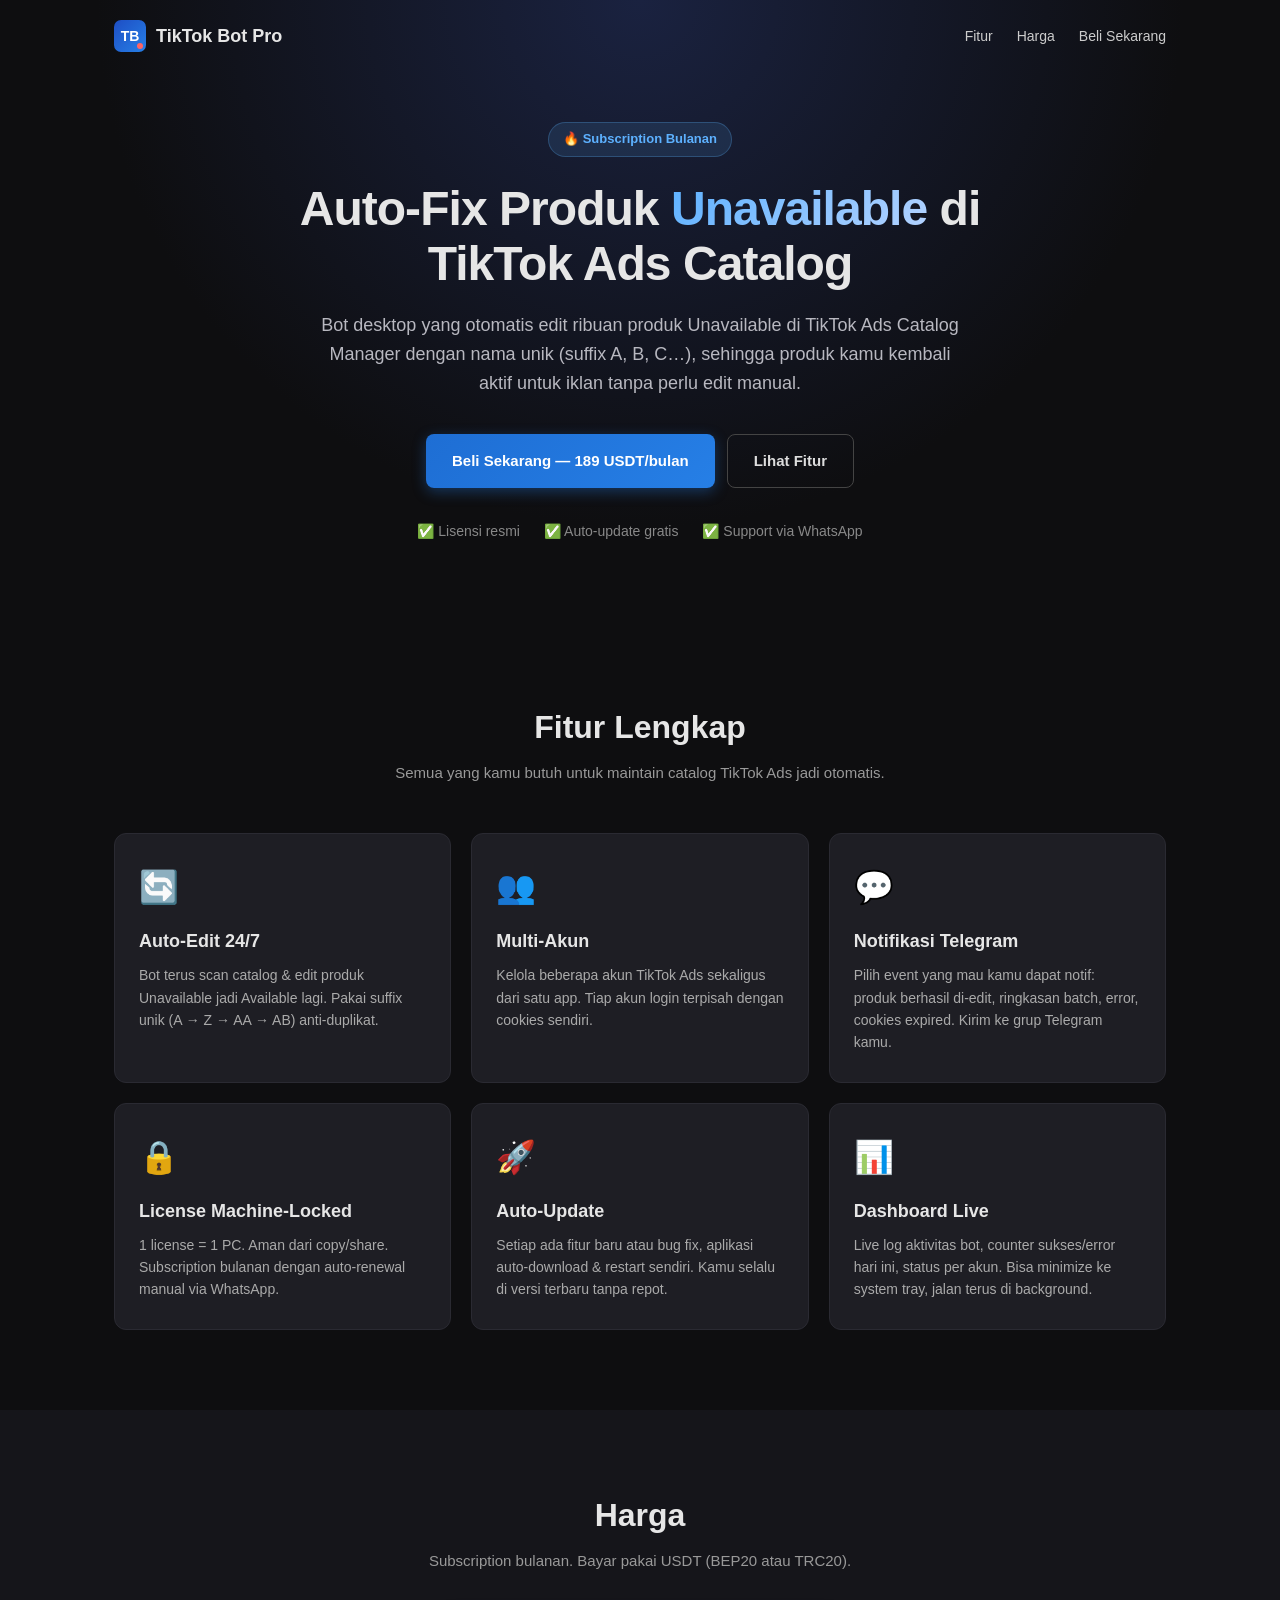
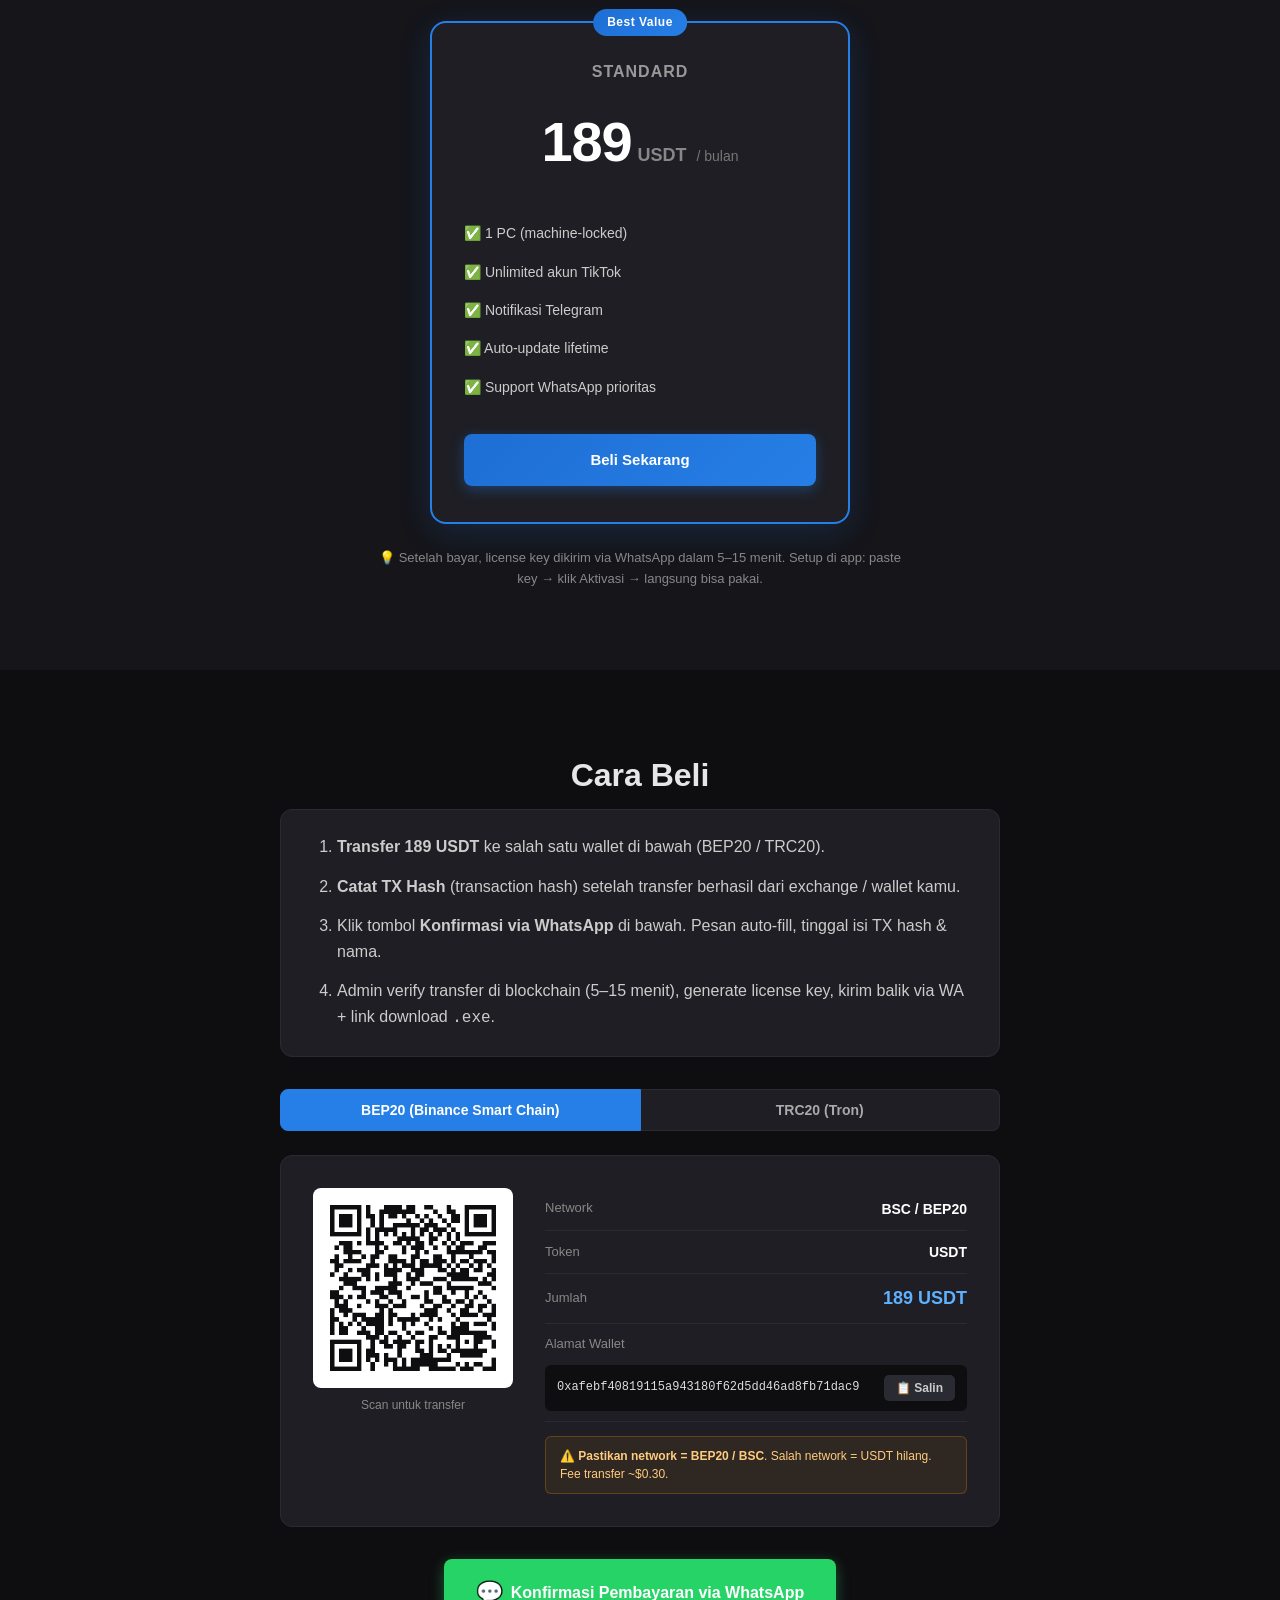
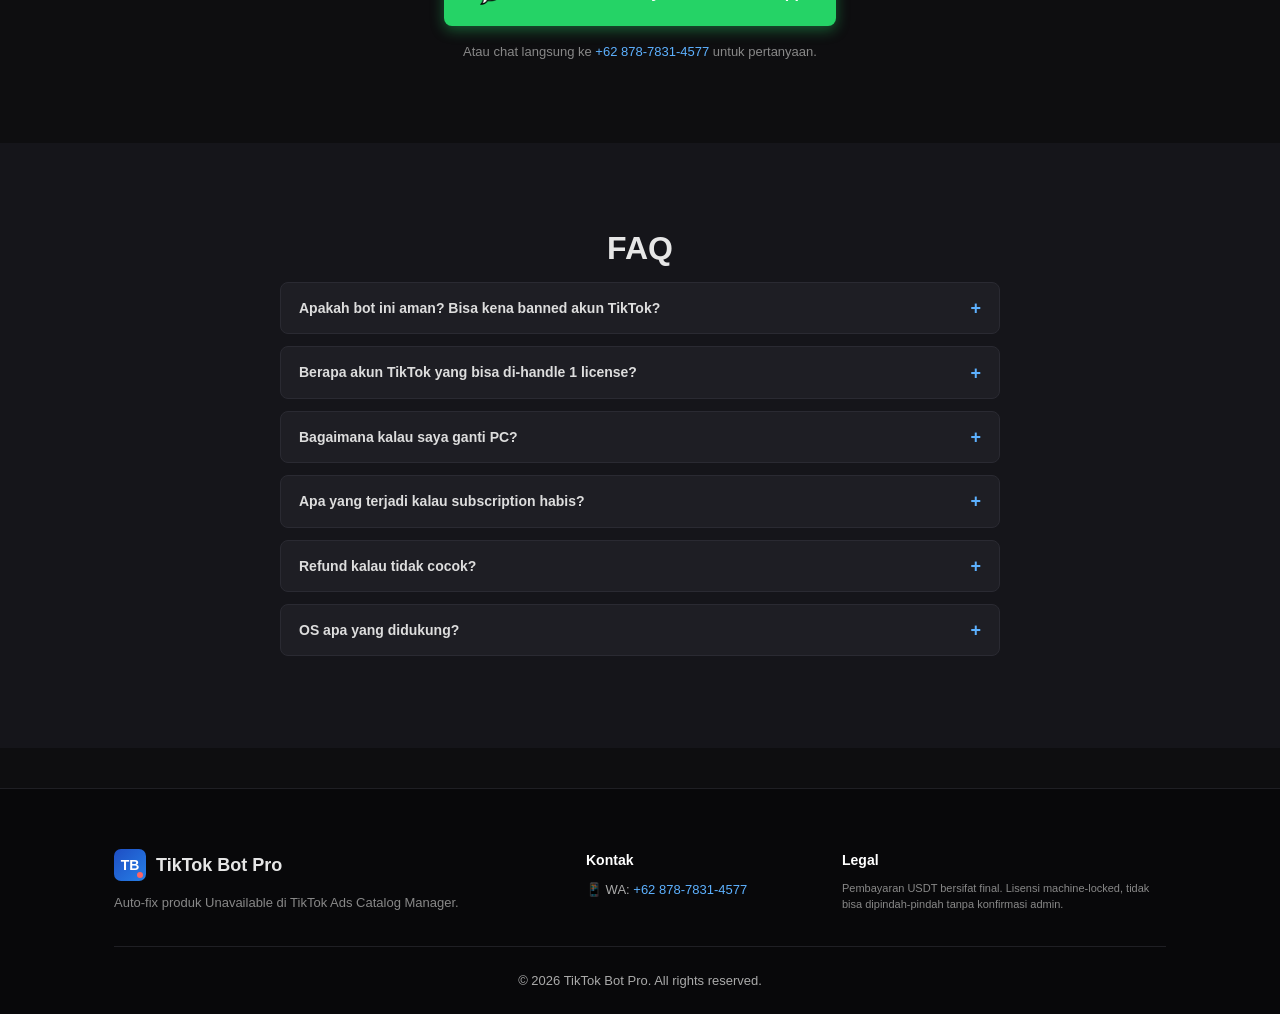
==== index.html @ 348ac40a "initial landing page" ====
<!doctype html>
<html lang="id">
<head>
<meta charset="utf-8">
<meta name="viewport" content="width=device-width, initial-scale=1">
<title>TikTok Bot Pro — Auto-Fix Produk Unavailable di TikTok Ads Catalog</title>
<meta name="description" content="Bot otomatis perbaiki produk Unavailable di TikTok Ads Catalog Manager. Notifikasi Telegram, multi-akun, machine-locked license. Subscription bulanan.">
<meta name="theme-color" content="#0e0e10">
<link rel="icon" type="image/png" href="qr-bep20.png" sizes="32x32">
<link rel="stylesheet" href="style.css">
</head>
<body>

<!-- ─────────── HERO ─────────── -->
<header class="hero">
  <nav class="nav">
    <div class="brand">
      <span class="brand-mark">TB</span>
      <span>TikTok Bot Pro</span>
    </div>
    <div class="nav-links">
      <a href="#fitur">Fitur</a>
      <a href="#harga">Harga</a>
      <a href="#beli">Beli Sekarang</a>
    </div>
  </nav>

  <div class="hero-inner">
    <span class="badge">🔥 Subscription Bulanan</span>
    <h1>Auto-Fix Produk <span class="grad">Unavailable</span> di TikTok Ads Catalog</h1>
    <p class="lead">
      Bot desktop yang otomatis edit ribuan produk Unavailable di TikTok Ads
      Catalog Manager dengan nama unik (suffix A, B, C…), sehingga produk
      kamu kembali aktif untuk iklan tanpa perlu edit manual.
    </p>
    <div class="cta-row">
      <a href="#beli" class="btn btn-primary">Beli Sekarang — 189 USDT/bulan</a>
      <a href="#fitur" class="btn btn-ghost">Lihat Fitur</a>
    </div>
    <div class="trust-row">
      <span>✅ Lisensi resmi</span>
      <span>✅ Auto-update gratis</span>
      <span>✅ Support via WhatsApp</span>
    </div>
  </div>
</header>

<!-- ─────────── FITUR ─────────── -->
<section id="fitur" class="section">
  <div class="container">
    <h2 class="section-title">Fitur Lengkap</h2>
    <p class="section-sub">Semua yang kamu butuh untuk maintain catalog TikTok Ads jadi otomatis.</p>

    <div class="grid features">
      <div class="card">
        <div class="icon">🔄</div>
        <h3>Auto-Edit 24/7</h3>
        <p>Bot terus scan catalog & edit produk Unavailable jadi Available lagi. Pakai suffix unik (A → Z → AA → AB) anti-duplikat.</p>
      </div>

      <div class="card">
        <div class="icon">👥</div>
        <h3>Multi-Akun</h3>
        <p>Kelola beberapa akun TikTok Ads sekaligus dari satu app. Tiap akun login terpisah dengan cookies sendiri.</p>
      </div>

      <div class="card">
        <div class="icon">💬</div>
        <h3>Notifikasi Telegram</h3>
        <p>Pilih event yang mau kamu dapat notif: produk berhasil di-edit, ringkasan batch, error, cookies expired. Kirim ke grup Telegram kamu.</p>
      </div>

      <div class="card">
        <div class="icon">🔒</div>
        <h3>License Machine-Locked</h3>
        <p>1 license = 1 PC. Aman dari copy/share. Subscription bulanan dengan auto-renewal manual via WhatsApp.</p>
      </div>

      <div class="card">
        <div class="icon">🚀</div>
        <h3>Auto-Update</h3>
        <p>Setiap ada fitur baru atau bug fix, aplikasi auto-download & restart sendiri. Kamu selalu di versi terbaru tanpa repot.</p>
      </div>

      <div class="card">
        <div class="icon">📊</div>
        <h3>Dashboard Live</h3>
        <p>Live log aktivitas bot, counter sukses/error hari ini, status per akun. Bisa minimize ke system tray, jalan terus di background.</p>
      </div>
    </div>
  </div>
</section>

<!-- ─────────── HARGA ─────────── -->
<section id="harga" class="section section-alt">
  <div class="container">
    <h2 class="section-title">Harga</h2>
    <p class="section-sub">Subscription bulanan. Bayar pakai USDT (BEP20 atau TRC20).</p>

    <div class="pricing">
      <div class="price-card highlight">
        <div class="price-tag">Best Value</div>
        <h3>Standard</h3>
        <div class="price">
          <span class="amount">189</span>
          <span class="unit">USDT</span>
          <span class="period">/ bulan</span>
        </div>
        <ul class="features-list">
          <li>✅ 1 PC (machine-locked)</li>
          <li>✅ Unlimited akun TikTok</li>
          <li>✅ Notifikasi Telegram</li>
          <li>✅ Auto-update lifetime</li>
          <li>✅ Support WhatsApp prioritas</li>
        </ul>
        <a href="#beli" class="btn btn-primary btn-full">Beli Sekarang</a>
      </div>
    </div>

    <p class="footnote">
      💡 Setelah bayar, license key dikirim via WhatsApp dalam 5–15 menit.
      Setup di app: paste key → klik Aktivasi → langsung bisa pakai.
    </p>
  </div>
</section>

<!-- ─────────── BELI ─────────── -->
<section id="beli" class="section">
  <div class="container">
    <h2 class="section-title">Cara Beli</h2>

    <ol class="steps">
      <li>
        <b>Transfer 189 USDT</b> ke salah satu wallet di bawah (BEP20 / TRC20).
      </li>
      <li>
        <b>Catat TX Hash</b> (transaction hash) setelah transfer berhasil dari exchange / wallet kamu.
      </li>
      <li>
        Klik tombol <b>Konfirmasi via WhatsApp</b> di bawah. Pesan auto-fill, tinggal isi TX hash & nama.
      </li>
      <li>
        Admin verify transfer di blockchain (5–15 menit), generate license key, kirim balik via WA + link download <code>.exe</code>.
      </li>
    </ol>

    <!-- Tabs network -->
    <div class="tabs" role="tablist">
      <button class="tab tab-active" data-tab="bep20" type="button">BEP20 (Binance Smart Chain)</button>
      <button class="tab" data-tab="trc20" type="button">TRC20 (Tron)</button>
    </div>

    <!-- BEP20 panel -->
    <div class="pay-panel" data-panel="bep20">
      <div class="pay-grid">
        <div class="qr-wrap">
          <img src="qr-bep20.png" alt="QR BEP20" class="qr">
          <div class="qr-label">Scan untuk transfer</div>
        </div>
        <div class="pay-info">
          <div class="row">
            <span class="key">Network</span>
            <span class="val">BSC / BEP20</span>
          </div>
          <div class="row">
            <span class="key">Token</span>
            <span class="val">USDT</span>
          </div>
          <div class="row">
            <span class="key">Jumlah</span>
            <span class="val highlight-amount">189 USDT</span>
          </div>
          <div class="row col">
            <span class="key">Alamat Wallet</span>
            <div class="addr-wrap">
              <code class="addr" id="addr-bep20">0xafebf40819115a943180f62d5dd46ad8fb71dac9</code>
              <button class="btn-copy" data-target="addr-bep20" type="button">📋 Salin</button>
            </div>
          </div>
          <div class="warn">
            ⚠️ <b>Pastikan network = BEP20 / BSC</b>. Salah network = USDT hilang. Fee transfer ~$0.30.
          </div>
        </div>
      </div>
    </div>

    <!-- TRC20 panel -->
    <div class="pay-panel hidden" data-panel="trc20">
      <div class="pay-grid">
        <div class="qr-wrap">
          <img src="qr-trc20.png" alt="QR TRC20" class="qr">
          <div class="qr-label">Scan untuk transfer</div>
        </div>
        <div class="pay-info">
          <div class="row">
            <span class="key">Network</span>
            <span class="val">Tron / TRC20</span>
          </div>
          <div class="row">
            <span class="key">Token</span>
            <span class="val">USDT</span>
          </div>
          <div class="row">
            <span class="key">Jumlah</span>
            <span class="val highlight-amount">189 USDT</span>
          </div>
          <div class="row col">
            <span class="key">Alamat Wallet</span>
            <div class="addr-wrap">
              <code class="addr" id="addr-trc20">TL4dfibanQKDBmRxCy1uZnuZ3fyq2wTCMT</code>
              <button class="btn-copy" data-target="addr-trc20" type="button">📋 Salin</button>
            </div>
          </div>
          <div class="warn">
            ⚠️ <b>Pastikan network = TRC20 / Tron</b>. Salah network = USDT hilang. Fee transfer ~$1.
          </div>
        </div>
      </div>
    </div>

    <!-- WA confirm -->
    <div class="confirm-row">
      <a href="#" id="wa-confirm" class="btn btn-wa">
        <span class="wa-icon">💬</span>
        Konfirmasi Pembayaran via WhatsApp
      </a>
    </div>

    <p class="footnote center">
      Atau chat langsung ke <a href="https://wa.me/6287878314577" target="_blank">+62 878-7831-4577</a> untuk pertanyaan.
    </p>
  </div>
</section>

<!-- ─────────── FAQ ─────────── -->
<section class="section section-alt">
  <div class="container">
    <h2 class="section-title">FAQ</h2>

    <div class="faq">
      <details>
        <summary>Apakah bot ini aman? Bisa kena banned akun TikTok?</summary>
        <p>Bot pakai browser asli (Chromium) dengan user-agent normal, bukan headless API. Edit produk di catalog manager = aktivitas merchant yang legal. Tetap pakai dengan bijak: jangan setting interval terlalu cepat (default 120 detik aman).</p>
      </details>

      <details>
        <summary>Berapa akun TikTok yang bisa di-handle 1 license?</summary>
        <p>Unlimited akun. License mengikat ke 1 PC. Di dalam app, kamu bisa add berapa pun akun TikTok Ads.</p>
      </details>

      <details>
        <summary>Bagaimana kalau saya ganti PC?</summary>
        <p>Hubungi admin via WA, sebutkan license key kamu, akan di-reset binding-nya. Setelah itu aktivasi di PC baru.</p>
      </details>

      <details>
        <summary>Apa yang terjadi kalau subscription habis?</summary>
        <p>Bot otomatis stop saat license expired. Banner peringatan muncul mulai 7 hari sebelum expired. Renewal via WA, license diperpanjang tanpa perlu re-install.</p>
      </details>

      <details>
        <summary>Refund kalau tidak cocok?</summary>
        <p>Kami kasih garansi 24 jam: kalau bot tidak bisa jalan di PC kamu (bukan karena akun TikTok bermasalah), full refund USDT ke wallet yang sama.</p>
      </details>

      <details>
        <summary>OS apa yang didukung?</summary>
        <p>Windows 10 / 11 (64-bit). Untuk Mac / Linux belum tersedia.</p>
      </details>
    </div>
  </div>
</section>

<!-- ─────────── FOOTER ─────────── -->
<footer class="footer">
  <div class="container">
    <div class="footer-grid">
      <div>
        <div class="brand brand-footer">
          <span class="brand-mark">TB</span>
          <span>TikTok Bot Pro</span>
        </div>
        <p class="muted">Auto-fix produk Unavailable di TikTok Ads Catalog Manager.</p>
      </div>
      <div>
        <h4>Kontak</h4>
        <p>📱 WA: <a href="https://wa.me/6287878314577" target="_blank">+62 878-7831-4577</a></p>
      </div>
      <div>
        <h4>Legal</h4>
        <p class="muted small">Pembayaran USDT bersifat final. Lisensi machine-locked, tidak bisa dipindah-pindah tanpa konfirmasi admin.</p>
      </div>
    </div>
    <p class="copy">© 2026 TikTok Bot Pro. All rights reserved.</p>
  </div>
</footer>

<script>
// ── Tab switcher ──
document.querySelectorAll(".tab").forEach(t => {
  t.addEventListener("click", () => {
    document.querySelectorAll(".tab").forEach(x => x.classList.remove("tab-active"));
    t.classList.add("tab-active");
    const target = t.dataset.tab;
    document.querySelectorAll(".pay-panel").forEach(p => {
      p.classList.toggle("hidden", p.dataset.panel !== target);
    });
  });
});

// ── Copy address to clipboard ──
document.querySelectorAll(".btn-copy").forEach(b => {
  b.addEventListener("click", async () => {
    const el = document.getElementById(b.dataset.target);
    if (!el) return;
    try {
      await navigator.clipboard.writeText(el.textContent.trim());
      const orig = b.textContent;
      b.textContent = "✅ Tersalin";
      setTimeout(() => { b.textContent = orig; }, 1500);
    } catch (e) {
      alert("Gagal salin: " + e.message);
    }
  });
});

// ── WA confirm link (auto-fill message) ──
const waBtn = document.getElementById("wa-confirm");
const NOMOR_WA = "6287878314577";
function buildWaLink() {
  const activeTab = document.querySelector(".tab.tab-active");
  const network = activeTab ? activeTab.dataset.tab.toUpperCase() : "BEP20";
  const today = new Date().toISOString().slice(0, 10);
  const msg =
    `Halo, saya mau konfirmasi pembayaran TikTok Bot Pro.\n\n` +
    `Network: ${network}\n` +
    `Jumlah: 189 USDT\n` +
    `Tanggal: ${today}\n` +
    `TX Hash: [paste tx hash]\n` +
    `Nama: [nama kamu]\n` +
    `Email: [email kamu]\n\n` +
    `Mohon di-verify dan kirim license key.`;
  return `https://wa.me/${NOMOR_WA}?text=` + encodeURIComponent(msg);
}
function refreshWa() {
  waBtn.href = buildWaLink();
}
refreshWa();
document.querySelectorAll(".tab").forEach(t => t.addEventListener("click", refreshWa));
</script>

</body>
</html>
---- style.css ----
/* ===== Reset & base ===== */
* { box-sizing: border-box; margin: 0; padding: 0; }
html { scroll-behavior: smooth; }
body {
  font-family: -apple-system, BlinkMacSystemFont, "Segoe UI", Roboto, Helvetica, Arial, sans-serif;
  background: #0e0e10;
  color: #e6e6e6;
  line-height: 1.6;
  -webkit-font-smoothing: antialiased;
}
a { color: #5db1ff; text-decoration: none; }
a:hover { text-decoration: underline; }
code { font-family: "SF Mono", Consolas, "Cascadia Code", monospace; }
img { max-width: 100%; display: block; }

/* ===== Layout ===== */
.container {
  max-width: 1100px;
  margin: 0 auto;
  padding: 0 24px;
}
.section { padding: 80px 0; }
.section-alt { background: #15151a; }
.section-title {
  font-size: 32px;
  text-align: center;
  margin-bottom: 8px;
}
.section-sub {
  text-align: center;
  color: #999;
  margin-bottom: 48px;
  font-size: 15px;
}

/* ===== Nav ===== */
.nav {
  display: flex;
  justify-content: space-between;
  align-items: center;
  padding: 20px 24px;
  max-width: 1100px;
  margin: 0 auto;
}
.brand {
  display: flex;
  align-items: center;
  gap: 10px;
  font-weight: 700;
  font-size: 18px;
}
.brand-mark {
  display: inline-flex;
  align-items: center;
  justify-content: center;
  width: 32px; height: 32px;
  background: linear-gradient(135deg, #1e4ec4, #267fe6);
  border-radius: 7px;
  font-size: 14px;
  font-weight: 900;
  color: #fff;
  position: relative;
}
.brand-mark::after {
  content: "";
  position: absolute;
  bottom: 3px; right: 3px;
  width: 6px; height: 6px;
  background: #ff6464;
  border-radius: 50%;
}
.nav-links {
  display: flex;
  gap: 24px;
}
.nav-links a {
  color: #ccc;
  font-size: 14px;
  font-weight: 500;
}
.nav-links a:hover {
  color: #fff;
  text-decoration: none;
}

/* ===== Hero ===== */
.hero {
  background: radial-gradient(ellipse at top, #1a2240 0%, #0e0e10 60%);
  padding-bottom: 80px;
}
.hero-inner {
  max-width: 800px;
  margin: 50px auto 0;
  padding: 0 24px;
  text-align: center;
}
.badge {
  display: inline-block;
  padding: 6px 14px;
  background: rgba(94, 178, 255, 0.12);
  color: #5db1ff;
  border-radius: 20px;
  font-size: 13px;
  font-weight: 600;
  margin-bottom: 24px;
  border: 1px solid rgba(94, 178, 255, 0.25);
}
.hero h1 {
  font-size: 48px;
  line-height: 1.15;
  font-weight: 800;
  margin-bottom: 20px;
  letter-spacing: -0.02em;
}
.grad {
  background: linear-gradient(135deg, #5db1ff, #b4d3ff);
  -webkit-background-clip: text;
  -webkit-text-fill-color: transparent;
  background-clip: text;
}
.lead {
  font-size: 18px;
  color: #b8b8c0;
  margin-bottom: 36px;
  max-width: 640px;
  margin-left: auto;
  margin-right: auto;
}
.cta-row {
  display: flex;
  gap: 12px;
  justify-content: center;
  flex-wrap: wrap;
  margin-bottom: 32px;
}
.trust-row {
  display: flex;
  gap: 24px;
  justify-content: center;
  flex-wrap: wrap;
  color: #888;
  font-size: 14px;
}

/* ===== Buttons ===== */
.btn {
  display: inline-flex;
  align-items: center;
  justify-content: center;
  gap: 8px;
  padding: 14px 26px;
  border-radius: 8px;
  font-size: 15px;
  font-weight: 600;
  text-decoration: none;
  transition: transform 0.1s, background 0.15s;
  cursor: pointer;
  border: none;
}
.btn:hover { text-decoration: none; transform: translateY(-1px); }
.btn-primary {
  background: linear-gradient(135deg, #1e6ed4, #267fe6);
  color: #fff;
  box-shadow: 0 4px 14px rgba(38, 127, 230, 0.35);
}
.btn-primary:hover { background: linear-gradient(135deg, #267fe6, #3a92f0); }
.btn-ghost {
  background: transparent;
  border: 1px solid #444;
  color: #ddd;
}
.btn-ghost:hover { background: rgba(255, 255, 255, 0.05); }
.btn-full { width: 100%; }
.btn-wa {
  background: #25d366;
  color: #fff;
  padding: 16px 32px;
  font-size: 16px;
  box-shadow: 0 4px 14px rgba(37, 211, 102, 0.4);
}
.btn-wa:hover { background: #2cdf75; }
.wa-icon { font-size: 22px; }

/* ===== Features ===== */
.grid.features {
  display: grid;
  grid-template-columns: repeat(auto-fit, minmax(280px, 1fr));
  gap: 20px;
}
.card {
  background: #1e1e24;
  border: 1px solid #2a2a32;
  border-radius: 12px;
  padding: 28px 24px;
  transition: transform 0.15s, border-color 0.15s;
}
.card:hover {
  transform: translateY(-3px);
  border-color: #3a4a6a;
}
.card .icon {
  font-size: 32px;
  margin-bottom: 14px;
}
.card h3 {
  font-size: 18px;
  margin-bottom: 8px;
}
.card p {
  color: #aaa;
  font-size: 14px;
}

/* ===== Pricing ===== */
.pricing {
  display: flex;
  justify-content: center;
}
.price-card {
  background: #1e1e24;
  border: 2px solid #2a2a32;
  border-radius: 16px;
  padding: 36px 32px;
  max-width: 420px;
  width: 100%;
  position: relative;
  text-align: center;
}
.price-card.highlight {
  border-color: #267fe6;
  box-shadow: 0 8px 32px rgba(38, 127, 230, 0.18);
}
.price-tag {
  position: absolute;
  top: -14px;
  left: 50%;
  transform: translateX(-50%);
  background: linear-gradient(135deg, #1e6ed4, #267fe6);
  color: #fff;
  padding: 4px 14px;
  border-radius: 20px;
  font-size: 12px;
  font-weight: 700;
  letter-spacing: 0.5px;
}
.price-card h3 {
  font-size: 16px;
  color: #999;
  margin-bottom: 12px;
  text-transform: uppercase;
  letter-spacing: 1px;
}
.price {
  display: flex;
  align-items: baseline;
  justify-content: center;
  gap: 6px;
  margin-bottom: 28px;
}
.price .amount {
  font-size: 56px;
  font-weight: 800;
  color: #fff;
  letter-spacing: -0.02em;
}
.price .unit {
  font-size: 18px;
  color: #888;
  font-weight: 600;
}
.price .period {
  color: #777;
  font-size: 14px;
  margin-left: 4px;
}
.features-list {
  list-style: none;
  text-align: left;
  margin-bottom: 28px;
  padding: 0;
}
.features-list li {
  padding: 8px 0;
  color: #ccc;
  font-size: 14px;
}
.footnote {
  text-align: center;
  color: #888;
  font-size: 13px;
  margin-top: 24px;
  max-width: 540px;
  margin-left: auto;
  margin-right: auto;
}
.footnote.center { margin-top: 16px; }

/* ===== Buy / Pay ===== */
.steps {
  background: #1e1e24;
  border: 1px solid #2a2a32;
  border-radius: 12px;
  padding: 24px 24px 24px 56px;
  margin-bottom: 32px;
  max-width: 720px;
  margin-left: auto;
  margin-right: auto;
}
.steps li {
  margin-bottom: 14px;
  color: #ccc;
  line-height: 1.6;
}
.steps li:last-child { margin-bottom: 0; }
.tabs {
  display: flex;
  justify-content: center;
  gap: 0;
  margin-bottom: 24px;
  max-width: 720px;
  margin-left: auto;
  margin-right: auto;
}
.tab {
  flex: 1;
  padding: 12px 20px;
  background: #1e1e24;
  border: 1px solid #2a2a32;
  color: #aaa;
  font-size: 14px;
  font-weight: 600;
  cursor: pointer;
  transition: all 0.15s;
}
.tab:first-child { border-radius: 8px 0 0 8px; }
.tab:last-child { border-radius: 0 8px 8px 0; border-left: none; }
.tab:hover { background: #25252c; color: #fff; }
.tab-active {
  background: #267fe6;
  color: #fff;
  border-color: #267fe6;
}
.pay-panel {
  background: #1e1e24;
  border: 1px solid #2a2a32;
  border-radius: 12px;
  padding: 32px;
  max-width: 720px;
  margin: 0 auto;
}
.pay-panel.hidden { display: none; }
.pay-grid {
  display: grid;
  grid-template-columns: 200px 1fr;
  gap: 32px;
  align-items: start;
}
.qr-wrap {
  text-align: center;
}
.qr {
  width: 200px;
  height: 200px;
  border-radius: 8px;
  background: #fff;
  padding: 8px;
}
.qr-label {
  color: #888;
  font-size: 12px;
  margin-top: 8px;
}
.pay-info .row {
  display: flex;
  justify-content: space-between;
  align-items: center;
  padding: 10px 0;
  border-bottom: 1px solid #2a2a32;
}
.pay-info .row:last-of-type { border-bottom: none; }
.pay-info .row.col {
  flex-direction: column;
  align-items: stretch;
  gap: 6px;
}
.pay-info .key {
  color: #888;
  font-size: 13px;
}
.pay-info .val {
  color: #fff;
  font-size: 14px;
  font-weight: 600;
}
.highlight-amount {
  color: #5db1ff !important;
  font-size: 18px !important;
}
.addr-wrap {
  display: flex;
  gap: 8px;
  align-items: center;
  background: #0e0e10;
  border-radius: 6px;
  padding: 10px 12px;
  margin-top: 4px;
}
.addr {
  flex: 1;
  font-size: 12px;
  color: #ddd;
  word-break: break-all;
}
.btn-copy {
  background: #2a2a32;
  color: #ccc;
  border: none;
  padding: 6px 12px;
  border-radius: 5px;
  font-size: 12px;
  cursor: pointer;
  white-space: nowrap;
  font-weight: 600;
}
.btn-copy:hover { background: #3a3a45; color: #fff; }
.warn {
  background: rgba(255, 152, 0, 0.08);
  border: 1px solid rgba(255, 152, 0, 0.25);
  border-radius: 6px;
  padding: 10px 14px;
  margin-top: 14px;
  color: #ffcb80;
  font-size: 12px;
  line-height: 1.5;
}
.confirm-row {
  display: flex;
  justify-content: center;
  margin-top: 32px;
}

/* ===== FAQ ===== */
.faq {
  max-width: 720px;
  margin: 0 auto;
}
.faq details {
  background: #1e1e24;
  border: 1px solid #2a2a32;
  border-radius: 8px;
  margin-bottom: 12px;
  padding: 14px 18px;
}
.faq summary {
  cursor: pointer;
  font-weight: 600;
  color: #ddd;
  font-size: 14px;
  list-style: none;
  position: relative;
  padding-right: 28px;
}
.faq summary::after {
  content: "+";
  position: absolute;
  right: 0;
  top: 50%;
  transform: translateY(-50%);
  color: #5db1ff;
  font-size: 18px;
  font-weight: 700;
}
.faq details[open] summary::after { content: "−"; }
.faq details p {
  margin-top: 12px;
  color: #aaa;
  font-size: 14px;
  line-height: 1.6;
}

/* ===== Footer ===== */
.footer {
  background: #08080a;
  padding: 60px 0 24px;
  margin-top: 40px;
  border-top: 1px solid #1f1f24;
}
.footer-grid {
  display: grid;
  grid-template-columns: 2fr 1fr 1.5fr;
  gap: 40px;
  margin-bottom: 32px;
}
.brand-footer { margin-bottom: 12px; }
.footer h4 {
  color: #fff;
  font-size: 14px;
  margin-bottom: 8px;
}
.footer p { color: #aaa; font-size: 13px; }
.muted { color: #888 !important; }
.small { font-size: 11px !important; line-height: 1.5; }
.copy {
  text-align: center;
  color: #555;
  font-size: 12px;
  padding-top: 24px;
  border-top: 1px solid #1f1f24;
}

/* ===== Responsive ===== */
@media (max-width: 720px) {
  .hero h1 { font-size: 32px; }
  .lead { font-size: 16px; }
  .nav-links { display: none; }
  .section { padding: 56px 0; }
  .section-title { font-size: 26px; }
  .pay-grid {
    grid-template-columns: 1fr;
    gap: 20px;
  }
  .qr-wrap { display: flex; flex-direction: column; align-items: center; }
  .footer-grid { grid-template-columns: 1fr; gap: 24px; }
  .steps { padding: 20px 20px 20px 48px; }
}
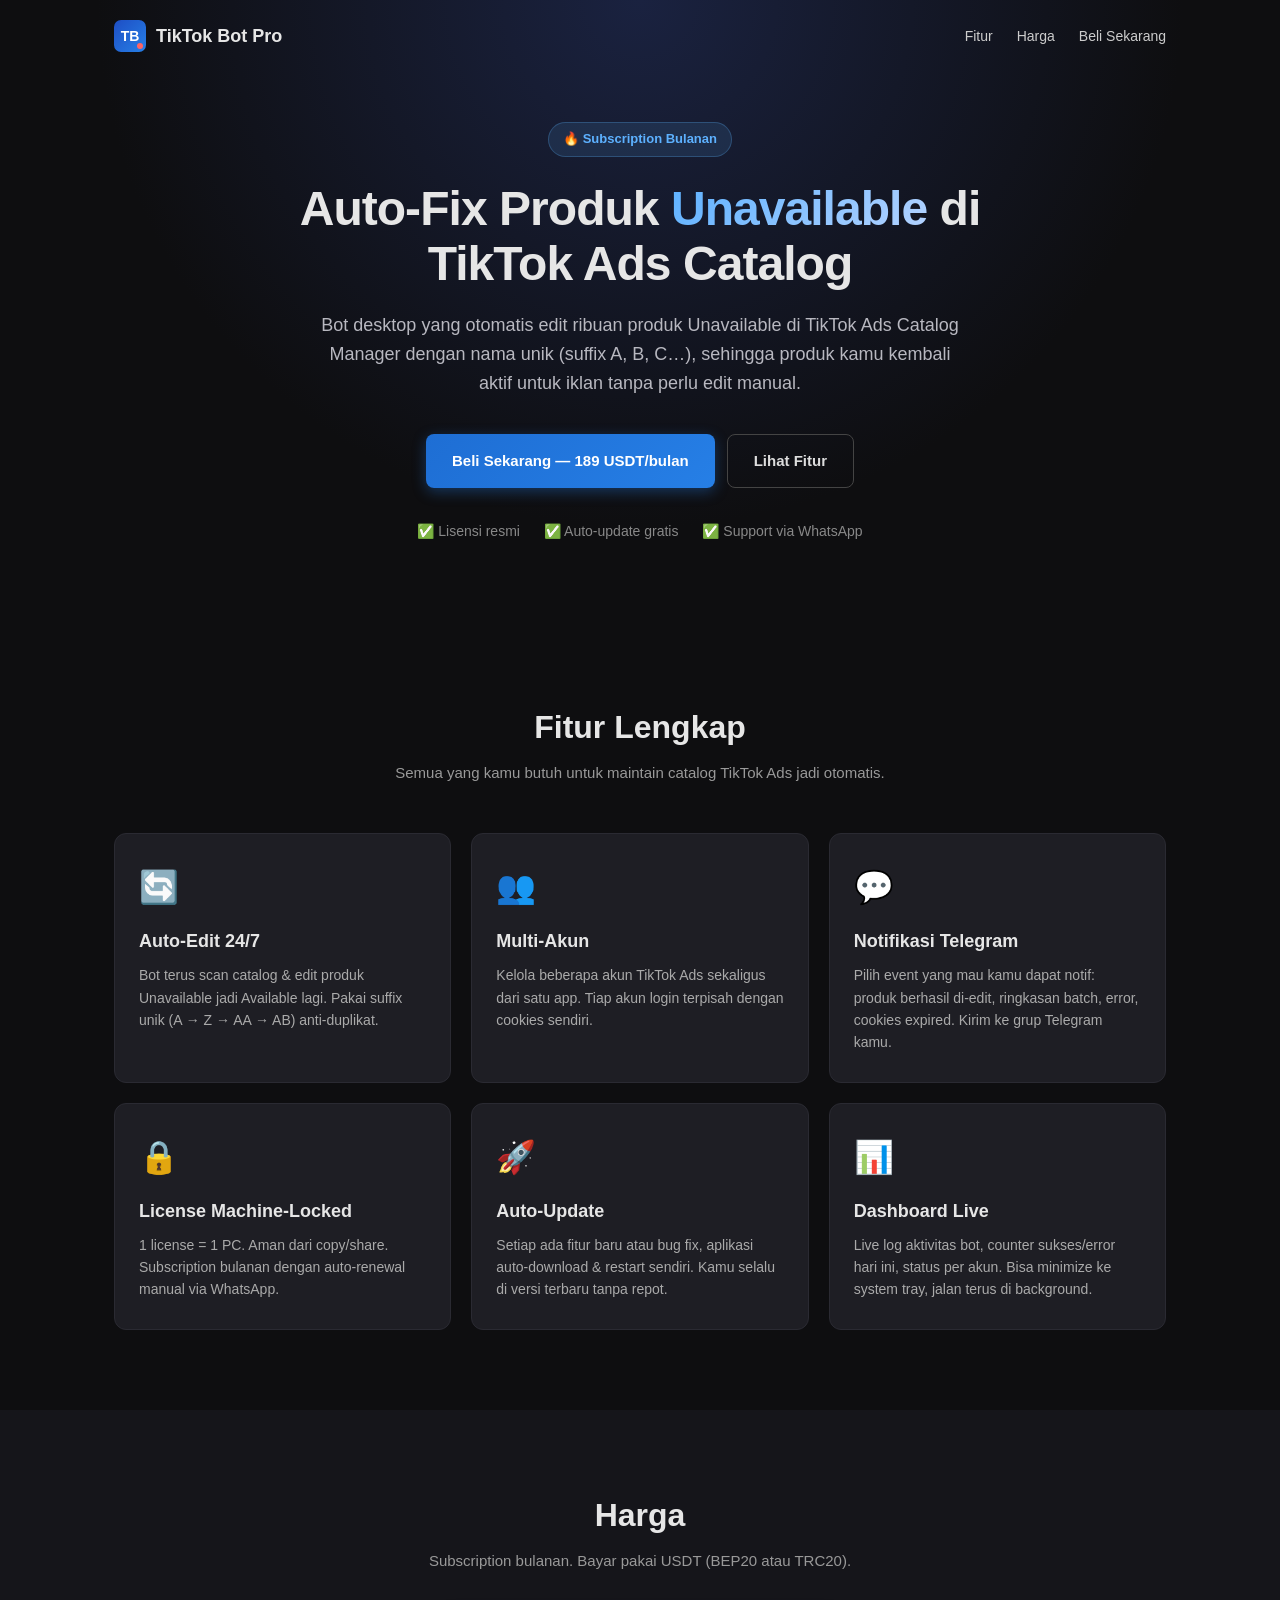
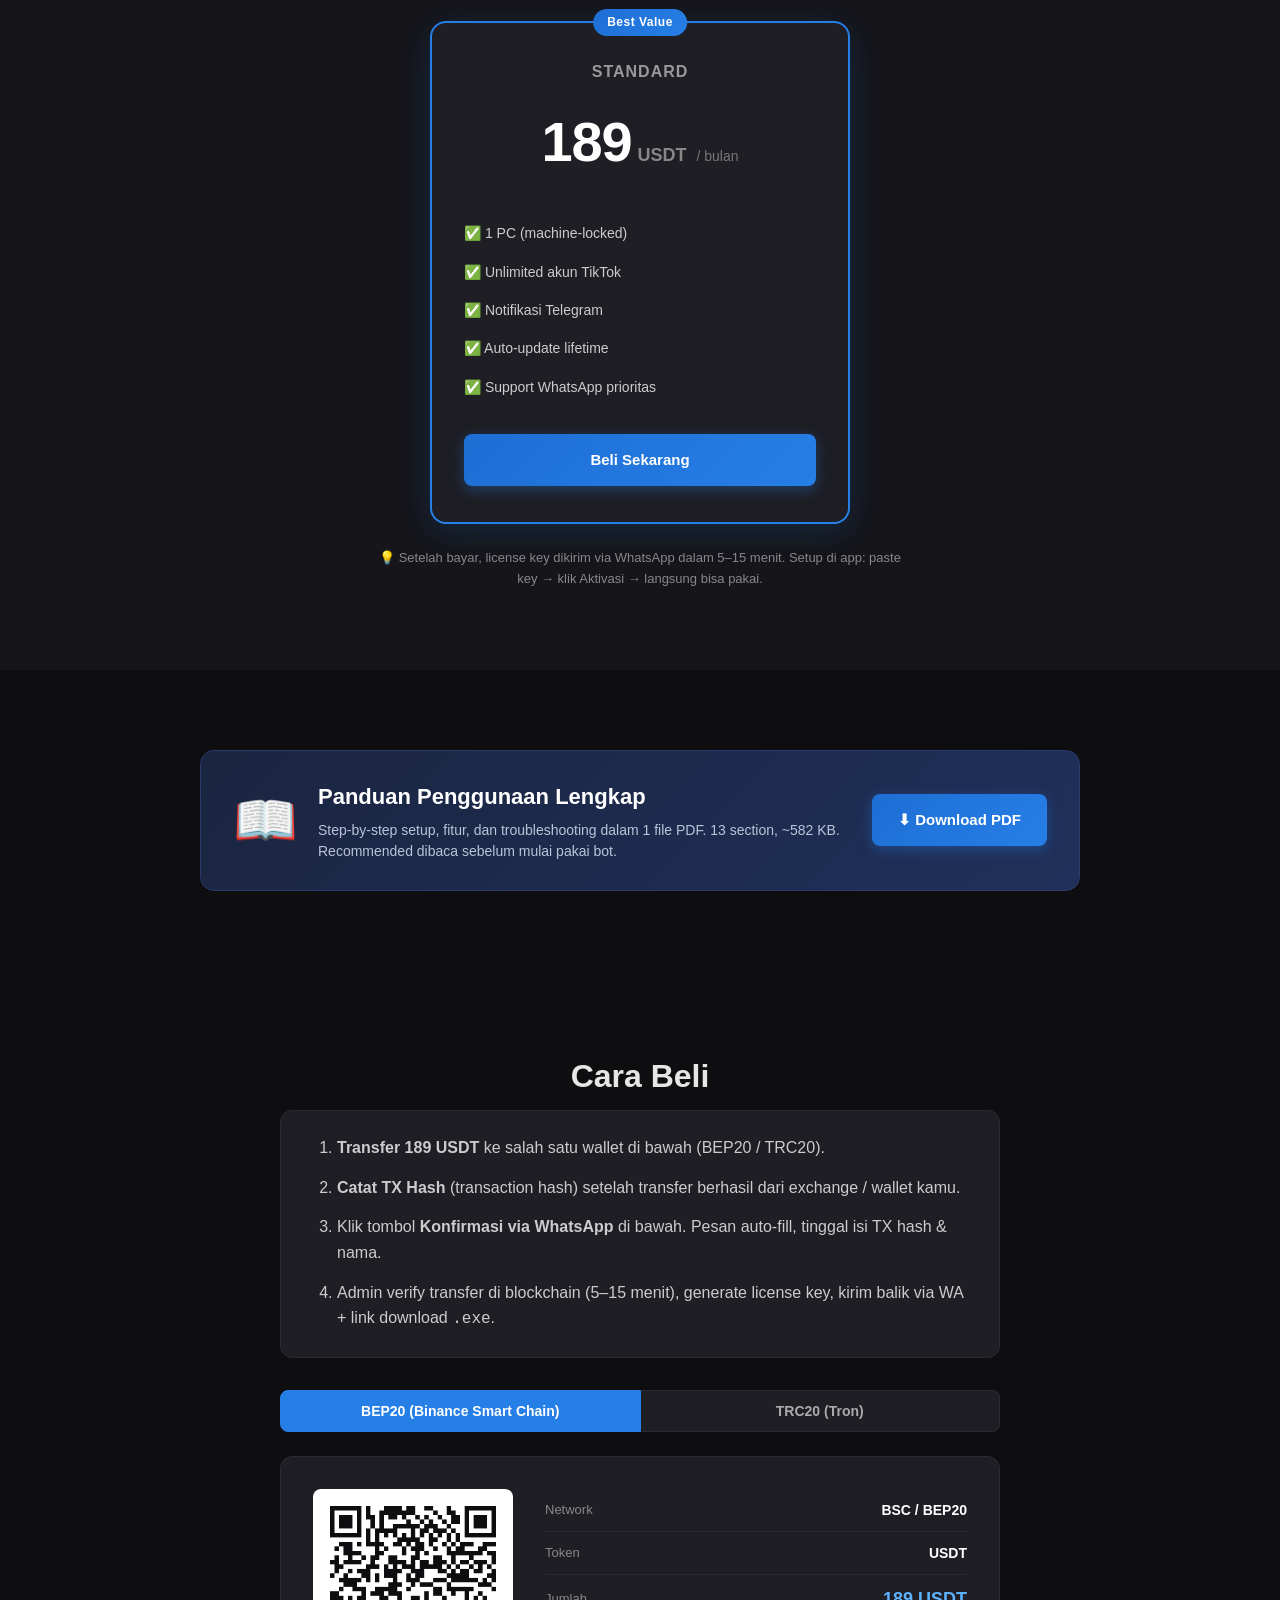
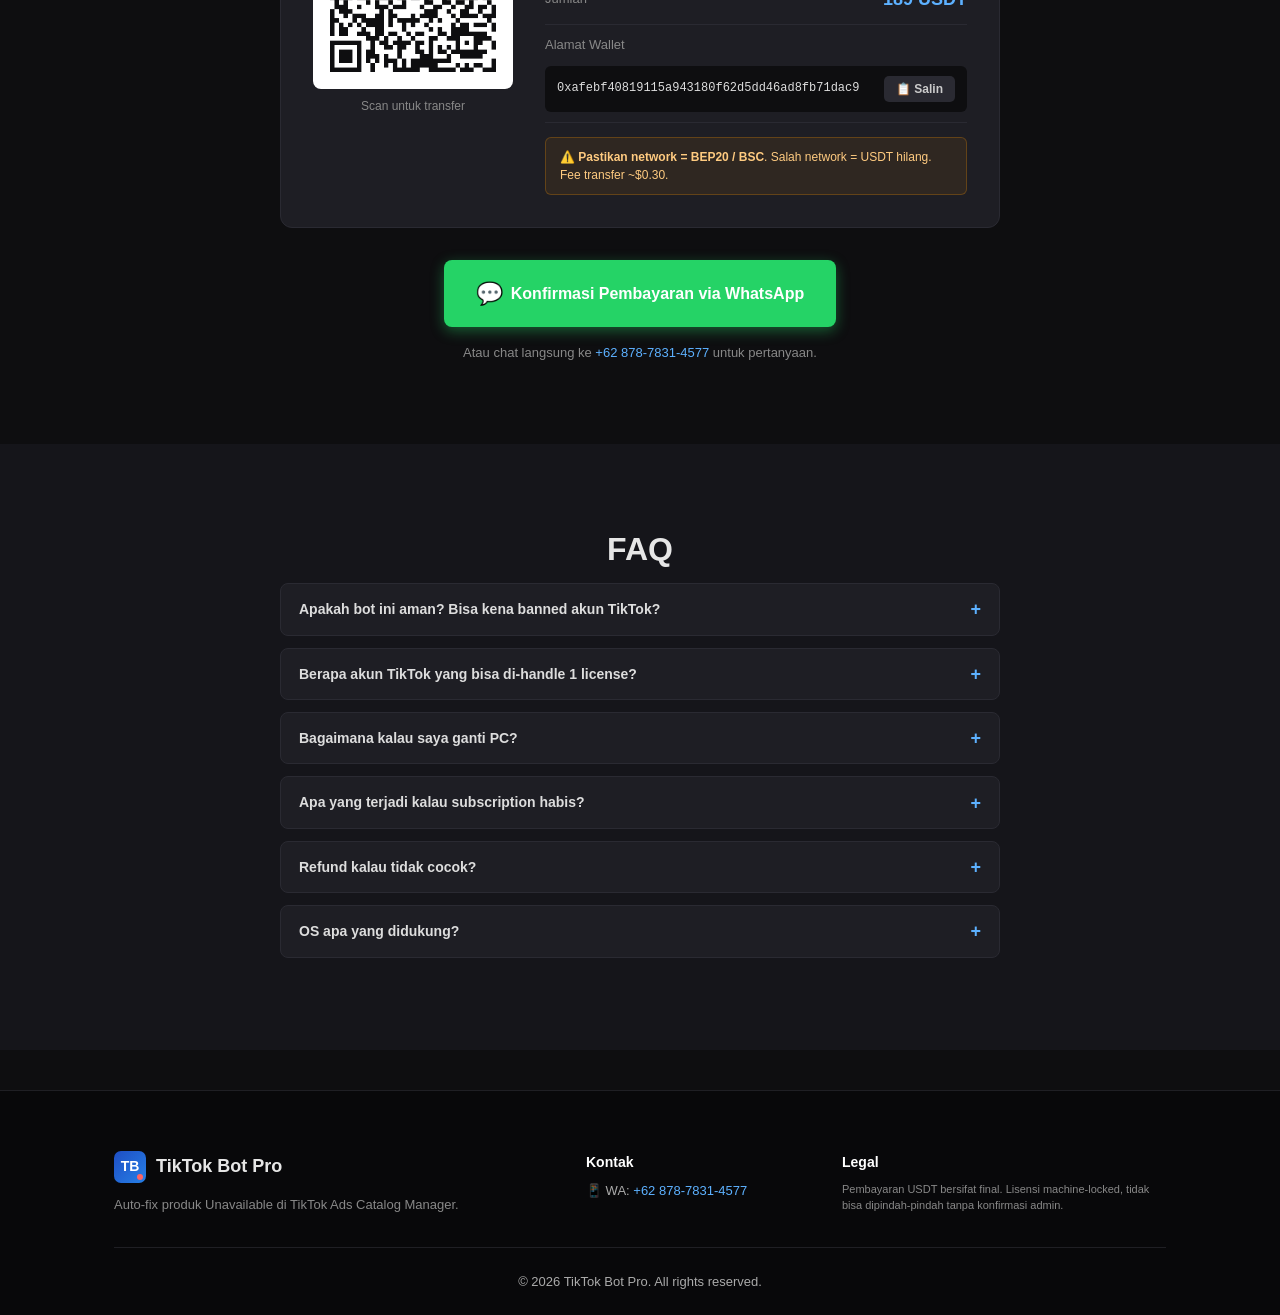
==== commit 769e174d: "add panduan PDF + download section di landing" ====
--- a/index.html
+++ b/index.html
@@ -121,6 +121,27 @@
       💡 Setelah bayar, license key dikirim via WhatsApp dalam 5–15 menit.
       Setup di app: paste key → klik Aktivasi → langsung bisa pakai.
     </p>
+  </div>
+</section>
+
+<!-- ─────────── PANDUAN PDF ─────────── -->
+<section id="panduan" class="section">
+  <div class="container">
+    <div class="pdf-card">
+      <div class="pdf-info">
+        <div class="pdf-icon">📖</div>
+        <div>
+          <h2 class="pdf-title">Panduan Penggunaan Lengkap</h2>
+          <p class="pdf-desc">
+            Step-by-step setup, fitur, dan troubleshooting dalam 1 file PDF.
+            13 section, ~582 KB. Recommended dibaca sebelum mulai pakai bot.
+          </p>
+        </div>
+      </div>
+      <a href="TikTokBotPro-Panduan.pdf" class="btn btn-primary" download>
+        ⬇ Download PDF
+      </a>
+    </div>
   </div>
 </section>
 
--- a/style.css
+++ b/style.css
@@ -294,6 +294,45 @@
   margin-right: auto;
 }
 .footnote.center { margin-top: 16px; }
+
+/* ===== PDF Panduan card ===== */
+.pdf-card {
+  background: linear-gradient(135deg, #1a2540, #20305a);
+  border: 1px solid #2a3a6a;
+  border-radius: 14px;
+  padding: 28px 32px;
+  display: flex;
+  align-items: center;
+  justify-content: space-between;
+  gap: 24px;
+  max-width: 880px;
+  margin: 0 auto;
+}
+.pdf-info {
+  display: flex;
+  align-items: center;
+  gap: 20px;
+  flex: 1;
+}
+.pdf-icon {
+  font-size: 52px;
+  line-height: 1;
+}
+.pdf-title {
+  font-size: 22px;
+  margin-bottom: 6px;
+  color: #fff;
+}
+.pdf-desc {
+  color: #b8c5d8;
+  font-size: 14px;
+  margin: 0;
+  line-height: 1.5;
+}
+@media (max-width: 720px) {
+  .pdf-card { flex-direction: column; text-align: center; padding: 24px; }
+  .pdf-info { flex-direction: column; gap: 12px; }
+}
 
 /* ===== Buy / Pay ===== */
 .steps {
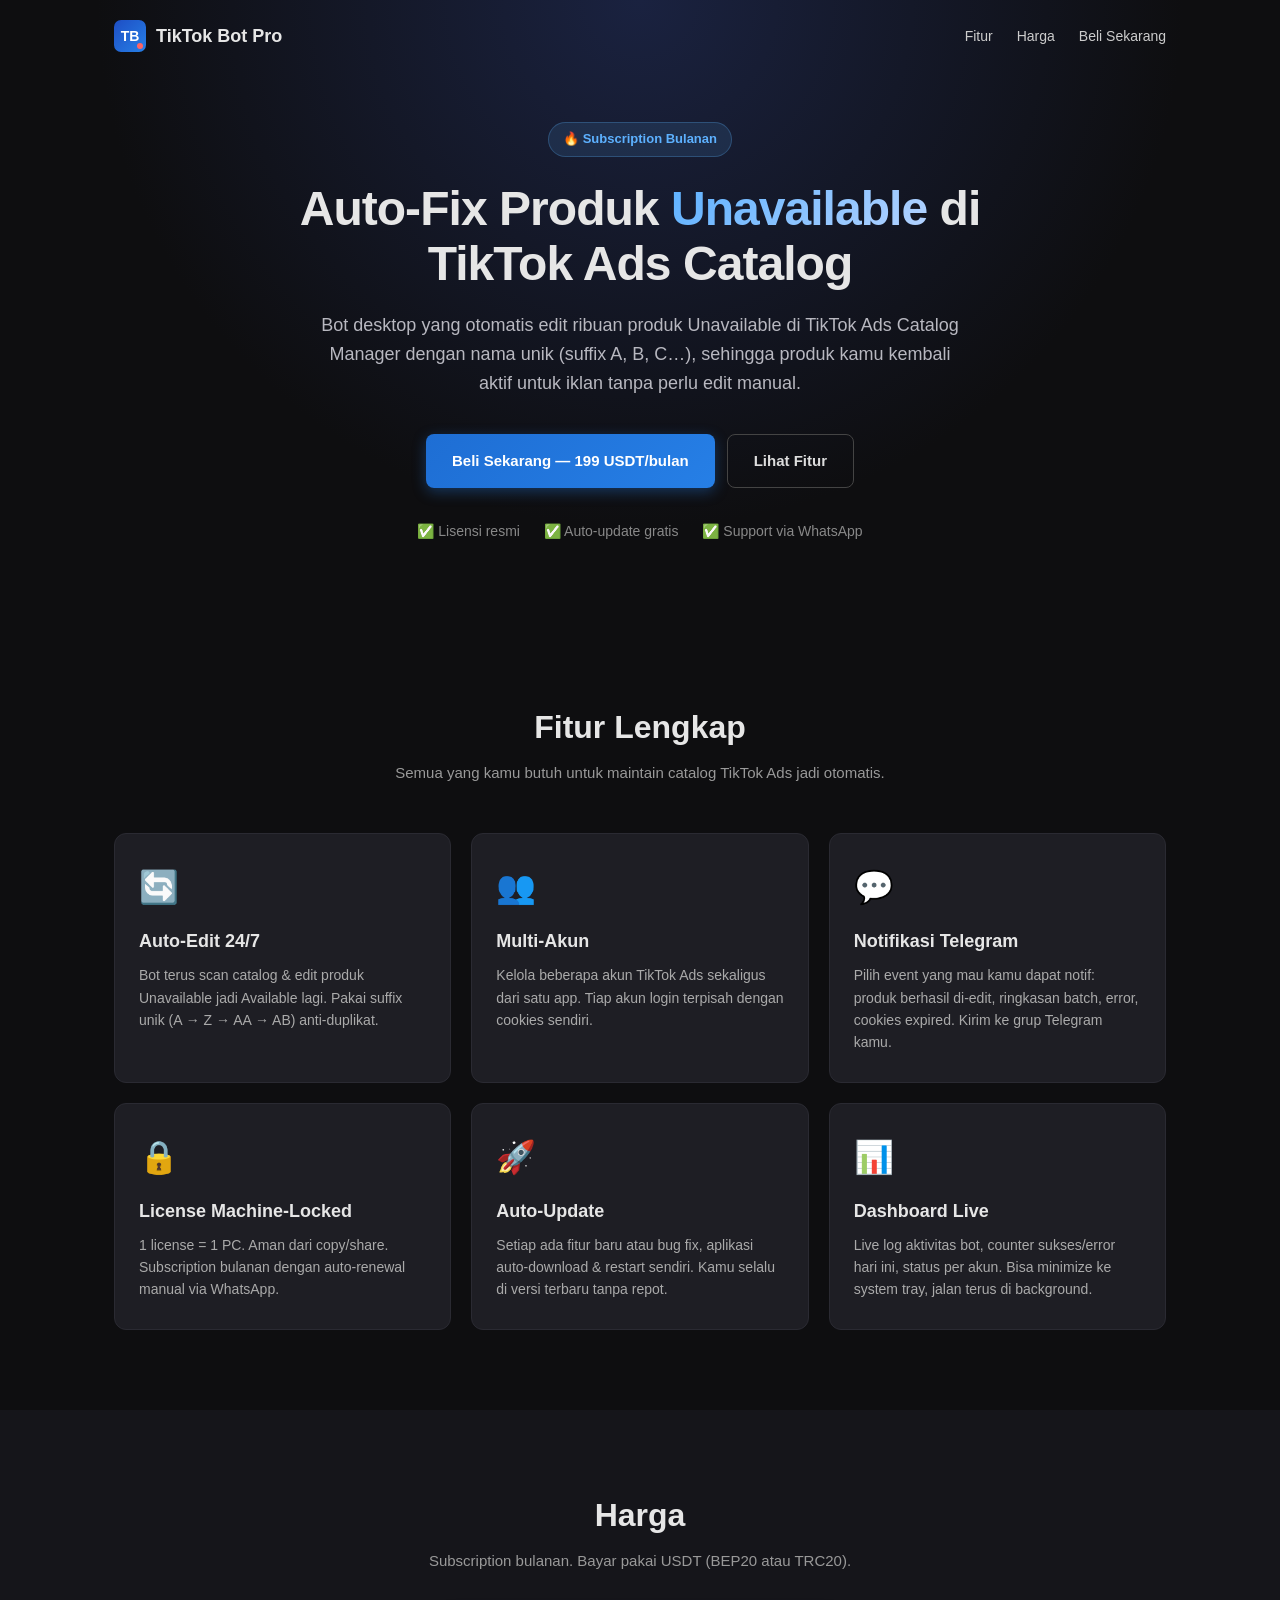
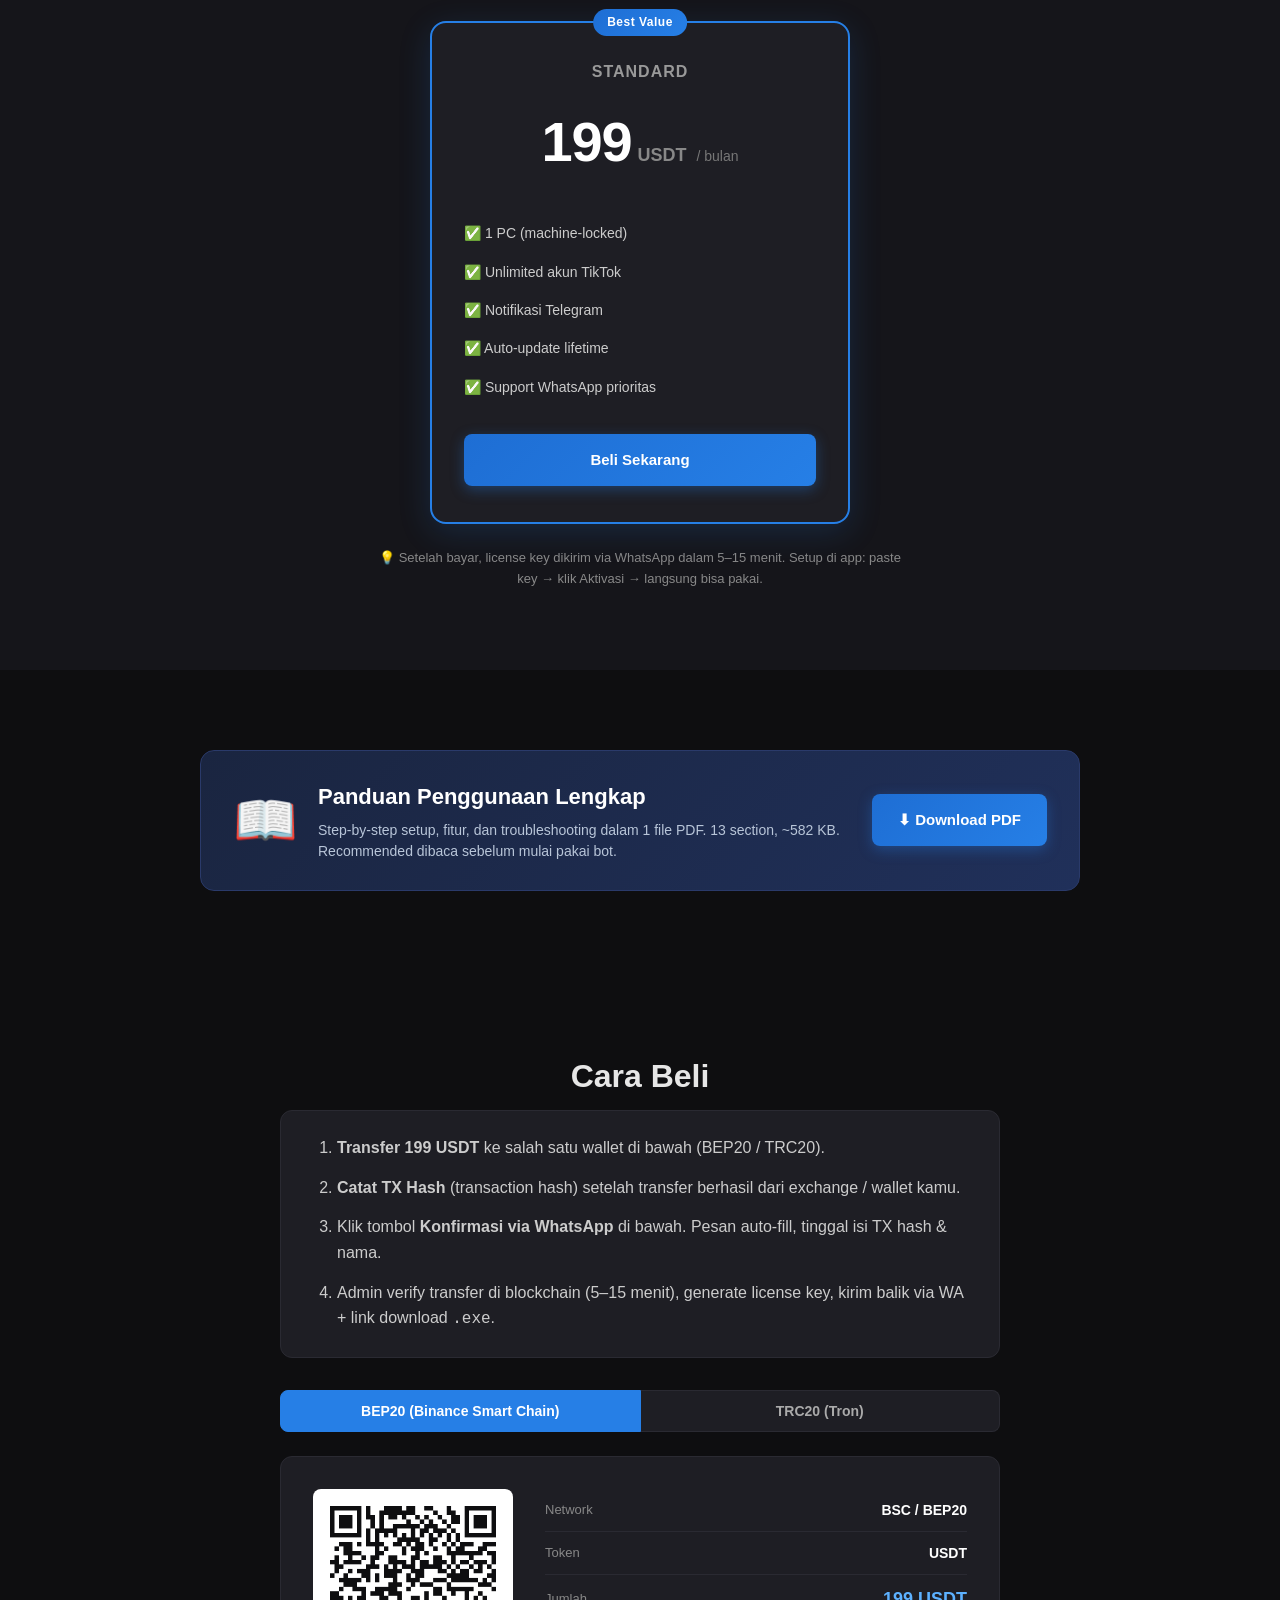
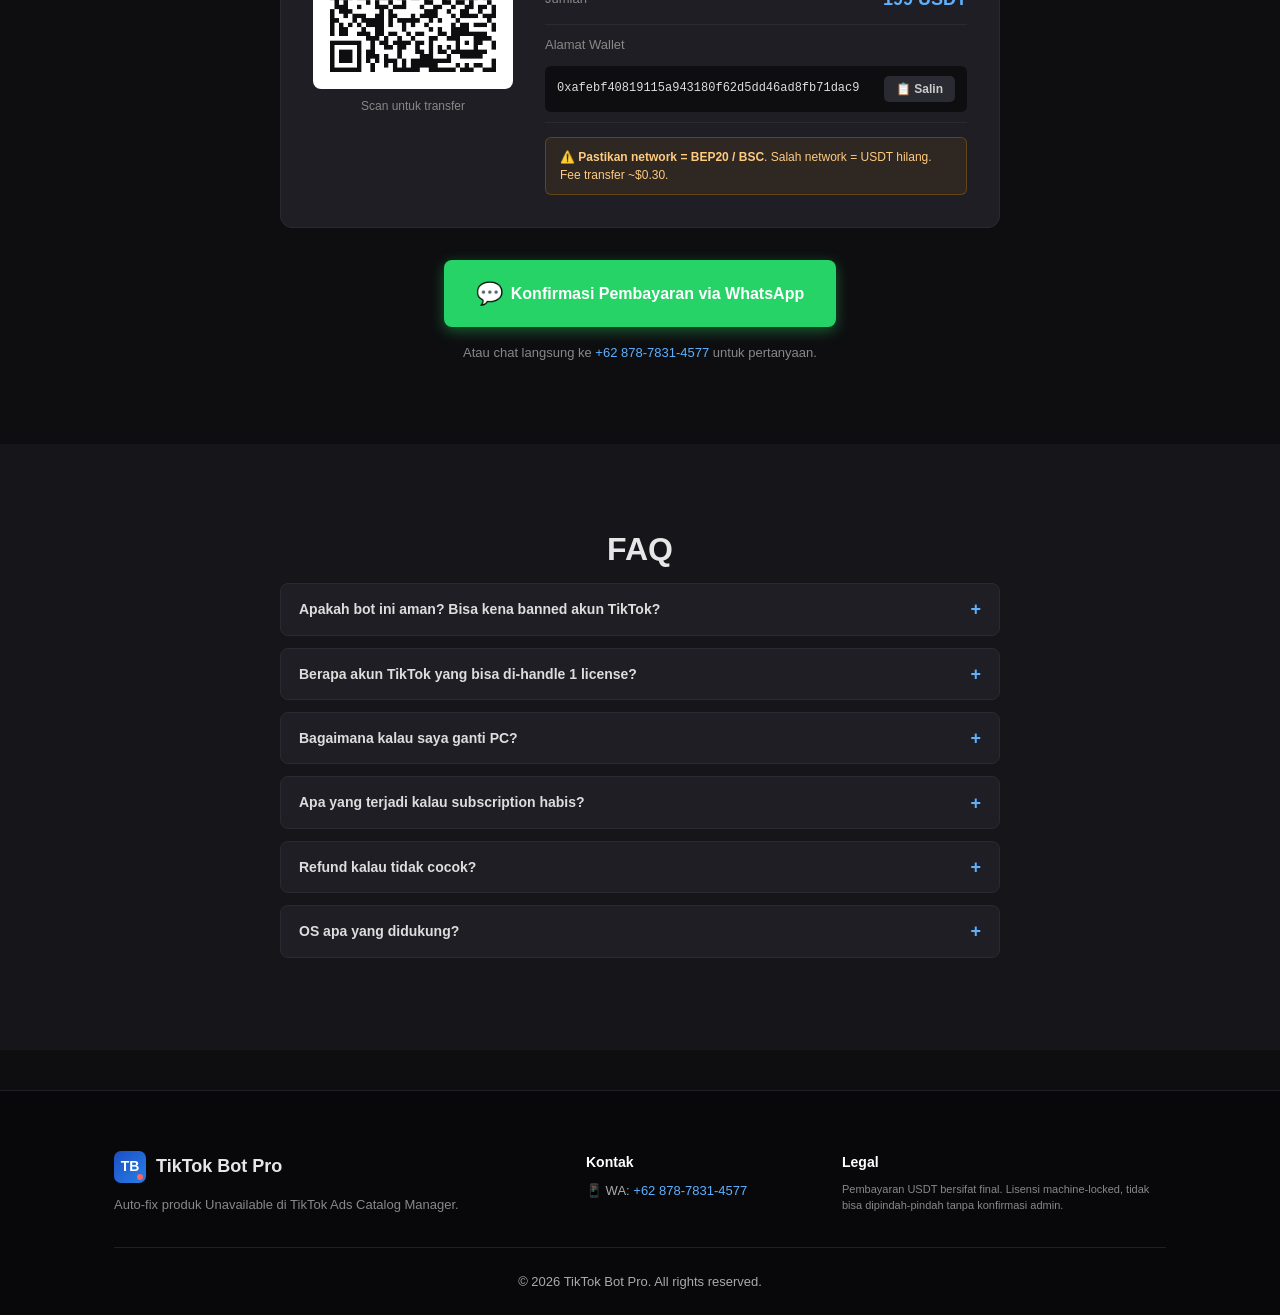
==== commit ff16129a: "update price: 189 -> 199 USDT/bulan" ====
--- a/index.html
+++ b/index.html
@@ -34,7 +34,7 @@
       kamu kembali aktif untuk iklan tanpa perlu edit manual.
     </p>
     <div class="cta-row">
-      <a href="#beli" class="btn btn-primary">Beli Sekarang — 189 USDT/bulan</a>
+      <a href="#beli" class="btn btn-primary">Beli Sekarang — 199 USDT/bulan</a>
       <a href="#fitur" class="btn btn-ghost">Lihat Fitur</a>
     </div>
     <div class="trust-row">
@@ -102,7 +102,7 @@
         <div class="price-tag">Best Value</div>
         <h3>Standard</h3>
         <div class="price">
-          <span class="amount">189</span>
+          <span class="amount">199</span>
           <span class="unit">USDT</span>
           <span class="period">/ bulan</span>
         </div>
@@ -152,7 +152,7 @@
 
     <ol class="steps">
       <li>
-        <b>Transfer 189 USDT</b> ke salah satu wallet di bawah (BEP20 / TRC20).
+        <b>Transfer 199 USDT</b> ke salah satu wallet di bawah (BEP20 / TRC20).
       </li>
       <li>
         <b>Catat TX Hash</b> (transaction hash) setelah transfer berhasil dari exchange / wallet kamu.
@@ -189,7 +189,7 @@
           </div>
           <div class="row">
             <span class="key">Jumlah</span>
-            <span class="val highlight-amount">189 USDT</span>
+            <span class="val highlight-amount">199 USDT</span>
           </div>
           <div class="row col">
             <span class="key">Alamat Wallet</span>
@@ -223,7 +223,7 @@
           </div>
           <div class="row">
             <span class="key">Jumlah</span>
-            <span class="val highlight-amount">189 USDT</span>
+            <span class="val highlight-amount">199 USDT</span>
           </div>
           <div class="row col">
             <span class="key">Alamat Wallet</span>
@@ -355,7 +355,7 @@
   const msg =
     `Halo, saya mau konfirmasi pembayaran TikTok Bot Pro.\n\n` +
     `Network: ${network}\n` +
-    `Jumlah: 189 USDT\n` +
+    `Jumlah: 199 USDT\n` +
     `Tanggal: ${today}\n` +
     `TX Hash: [paste tx hash]\n` +
     `Nama: [nama kamu]\n` +
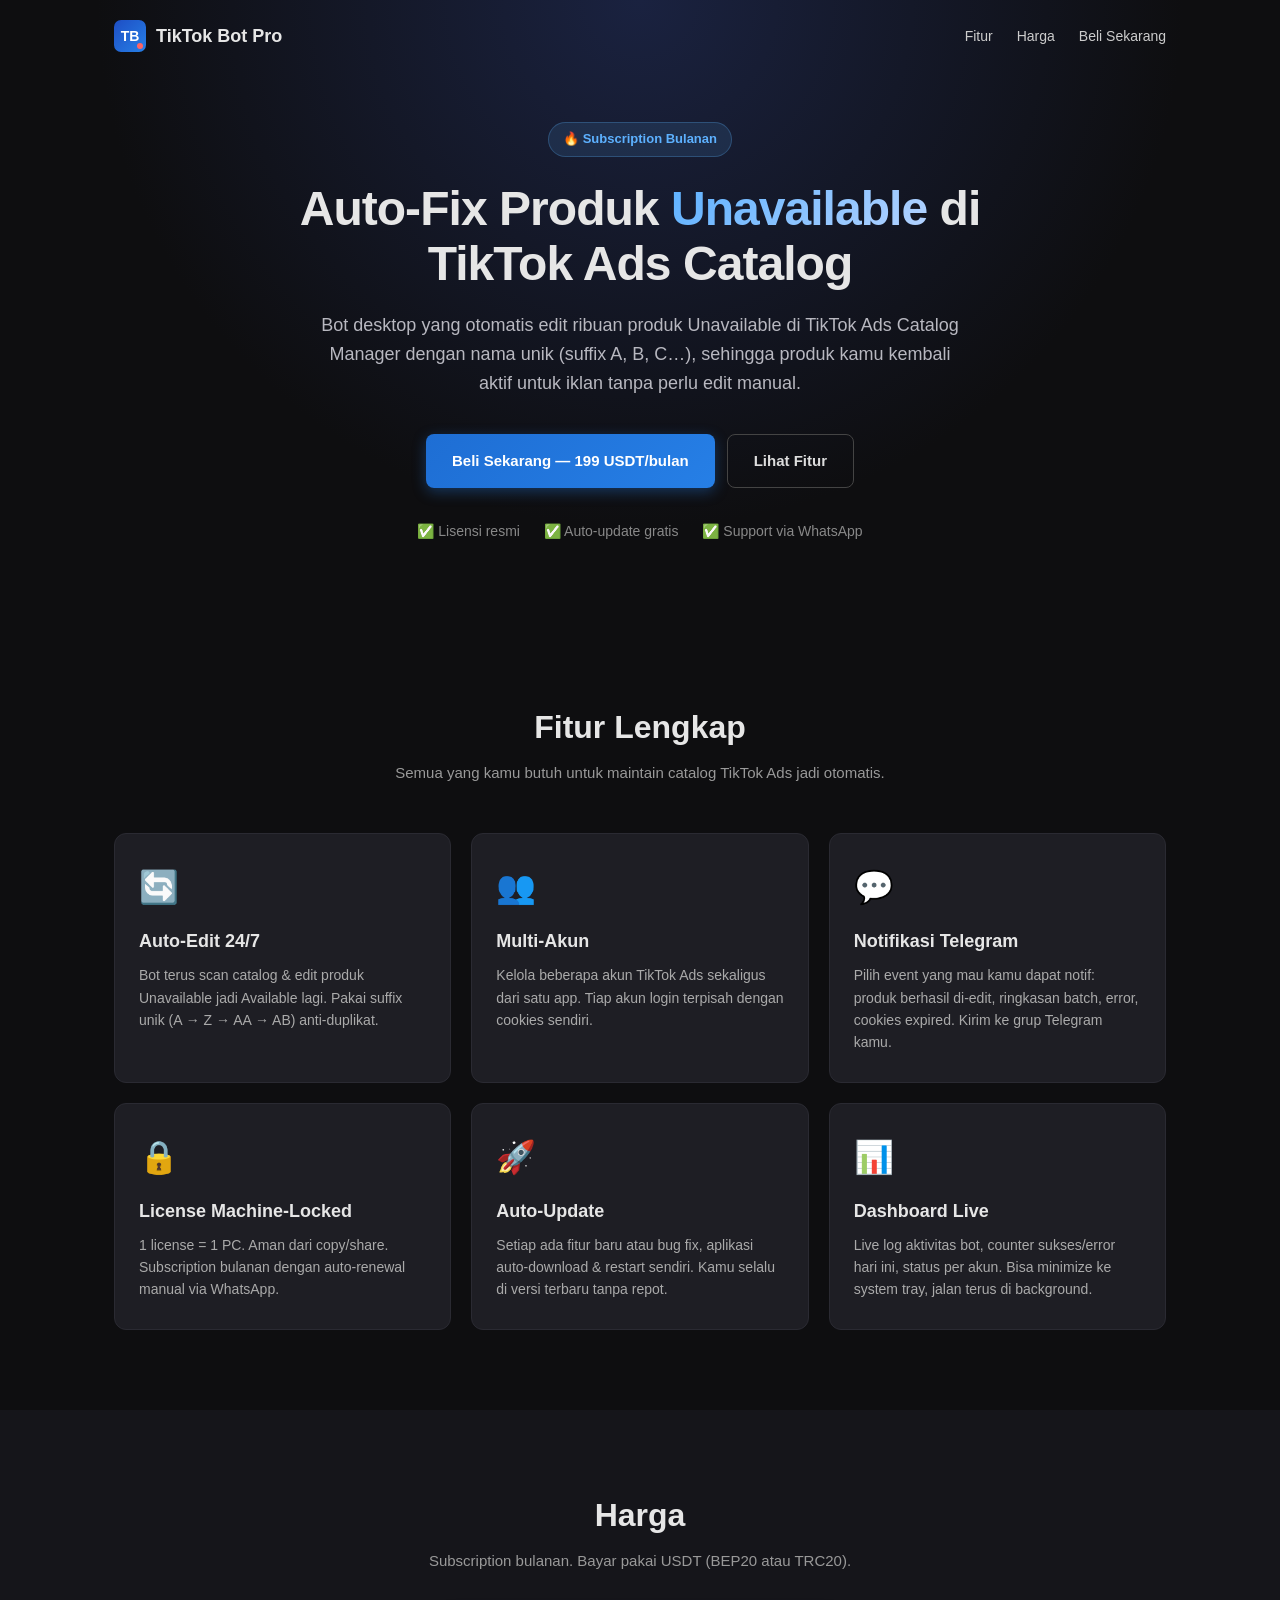
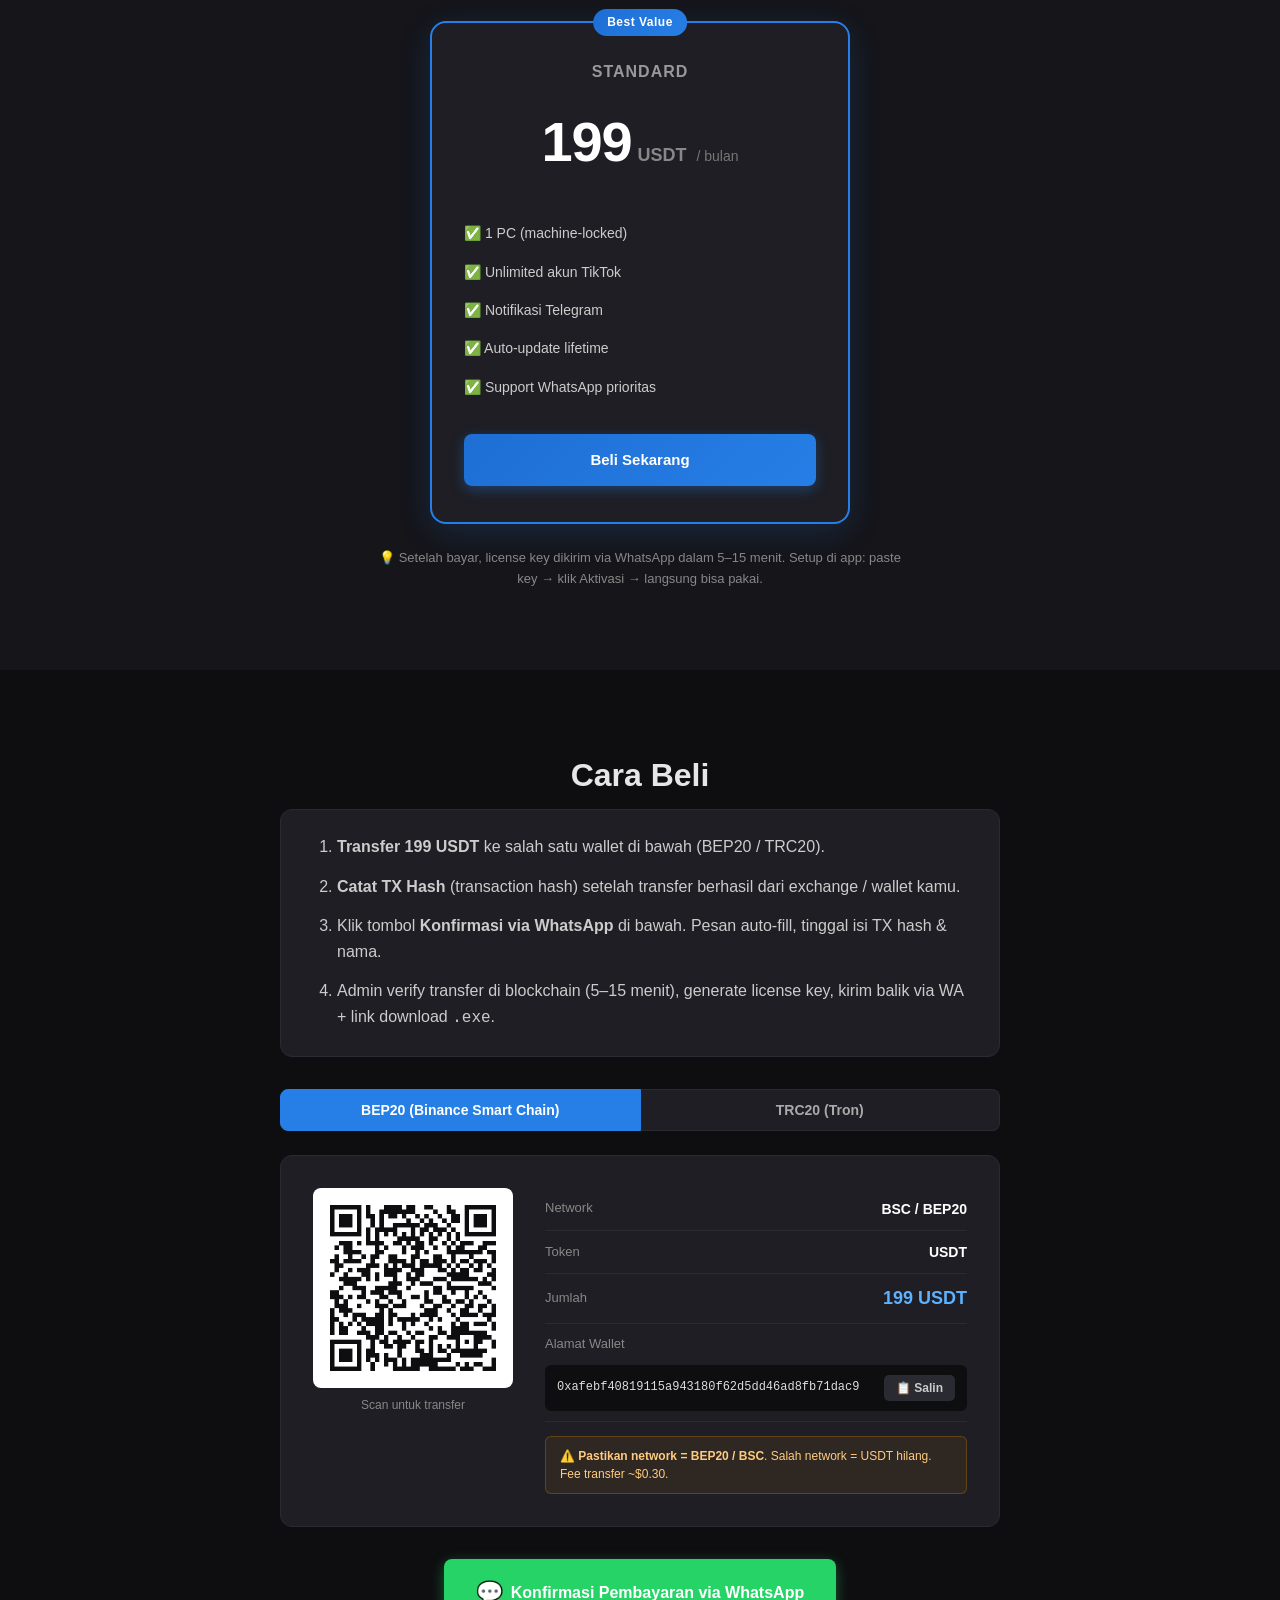
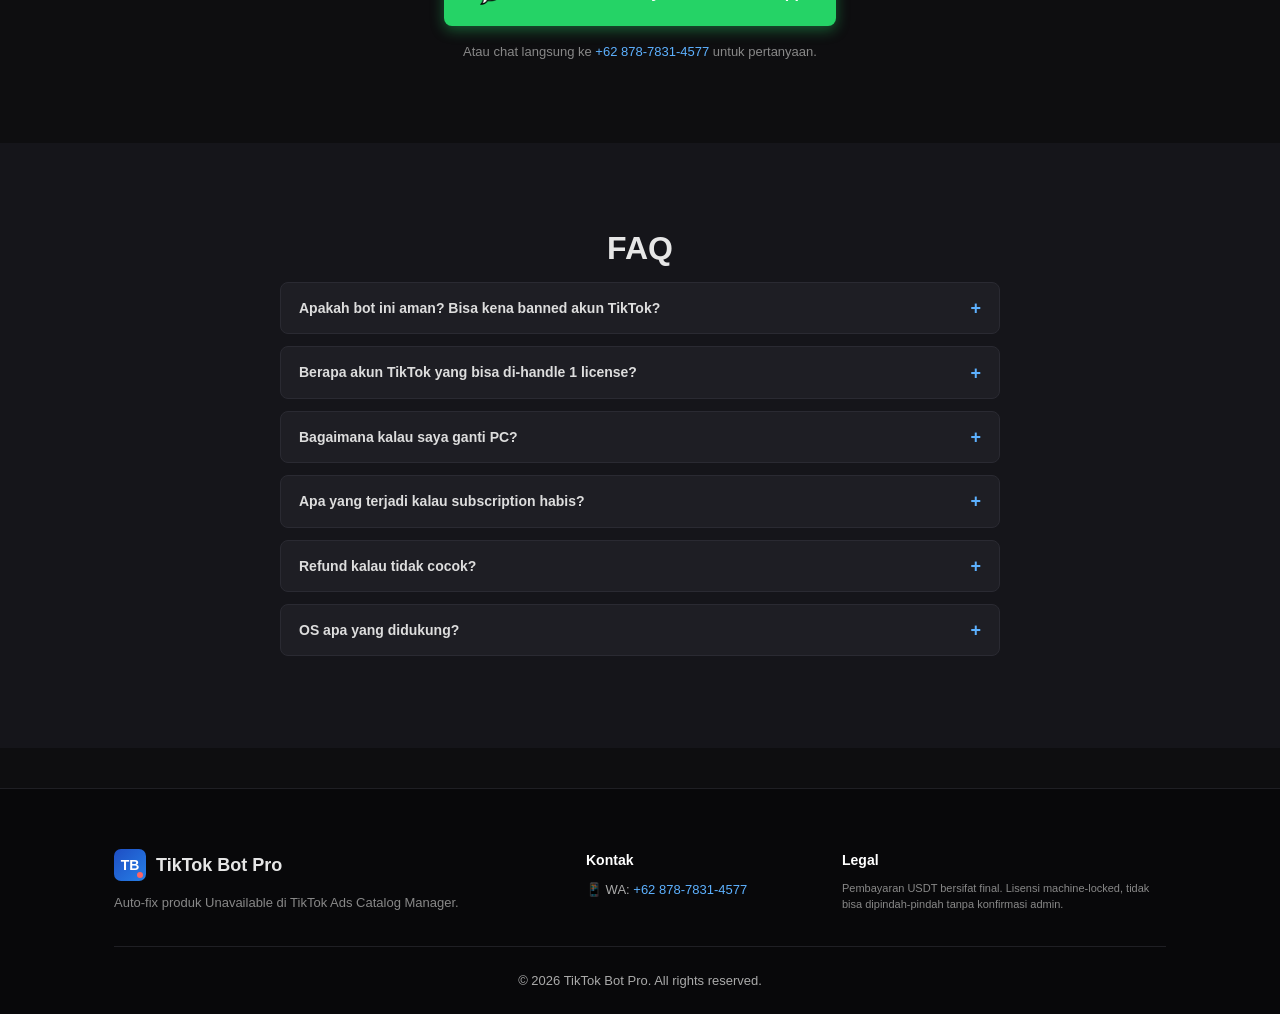
==== commit 30d160eb: "remove PDF link from landing + delete public PDF (gated to WA only)" ====
--- a/index.html
+++ b/index.html
@@ -121,27 +121,6 @@
       💡 Setelah bayar, license key dikirim via WhatsApp dalam 5–15 menit.
       Setup di app: paste key → klik Aktivasi → langsung bisa pakai.
     </p>
-  </div>
-</section>
-
-<!-- ─────────── PANDUAN PDF ─────────── -->
-<section id="panduan" class="section">
-  <div class="container">
-    <div class="pdf-card">
-      <div class="pdf-info">
-        <div class="pdf-icon">📖</div>
-        <div>
-          <h2 class="pdf-title">Panduan Penggunaan Lengkap</h2>
-          <p class="pdf-desc">
-            Step-by-step setup, fitur, dan troubleshooting dalam 1 file PDF.
-            13 section, ~582 KB. Recommended dibaca sebelum mulai pakai bot.
-          </p>
-        </div>
-      </div>
-      <a href="TikTokBotPro-Panduan.pdf" class="btn btn-primary" download>
-        ⬇ Download PDF
-      </a>
-    </div>
   </div>
 </section>
 
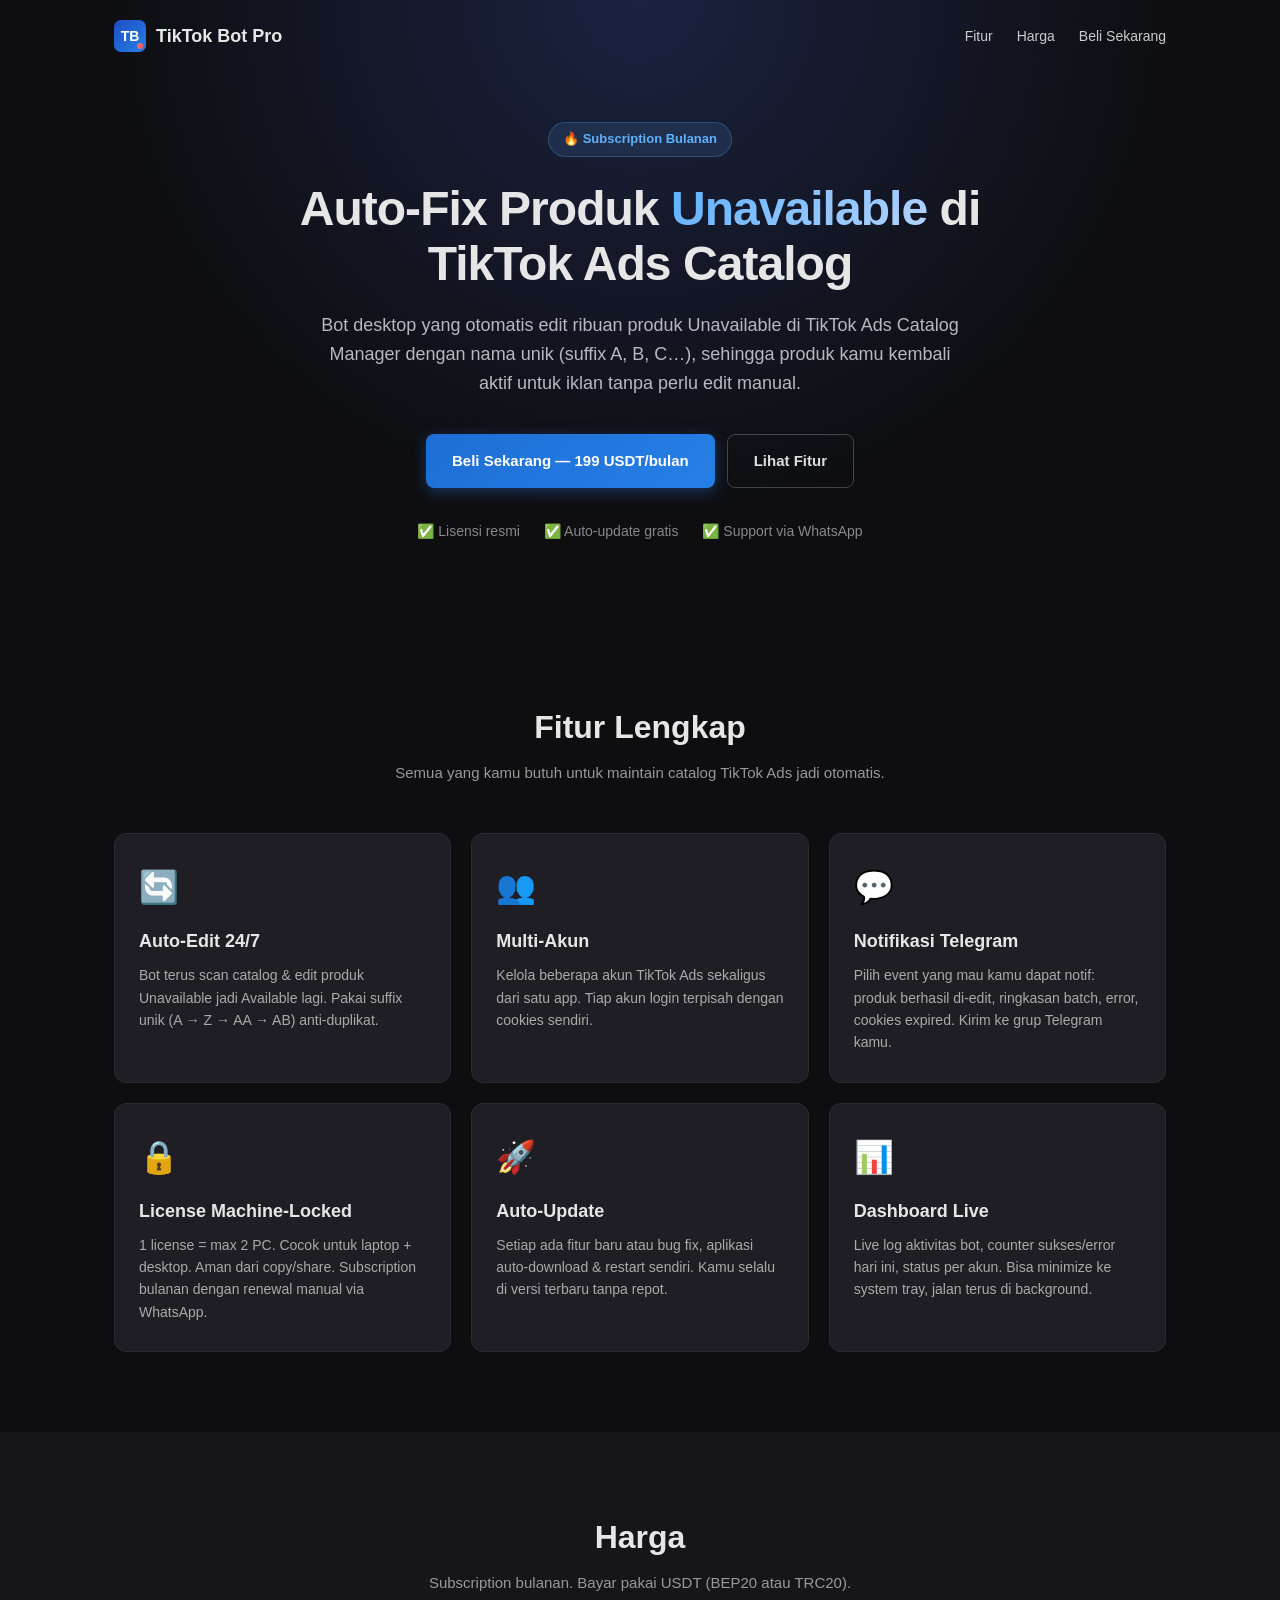
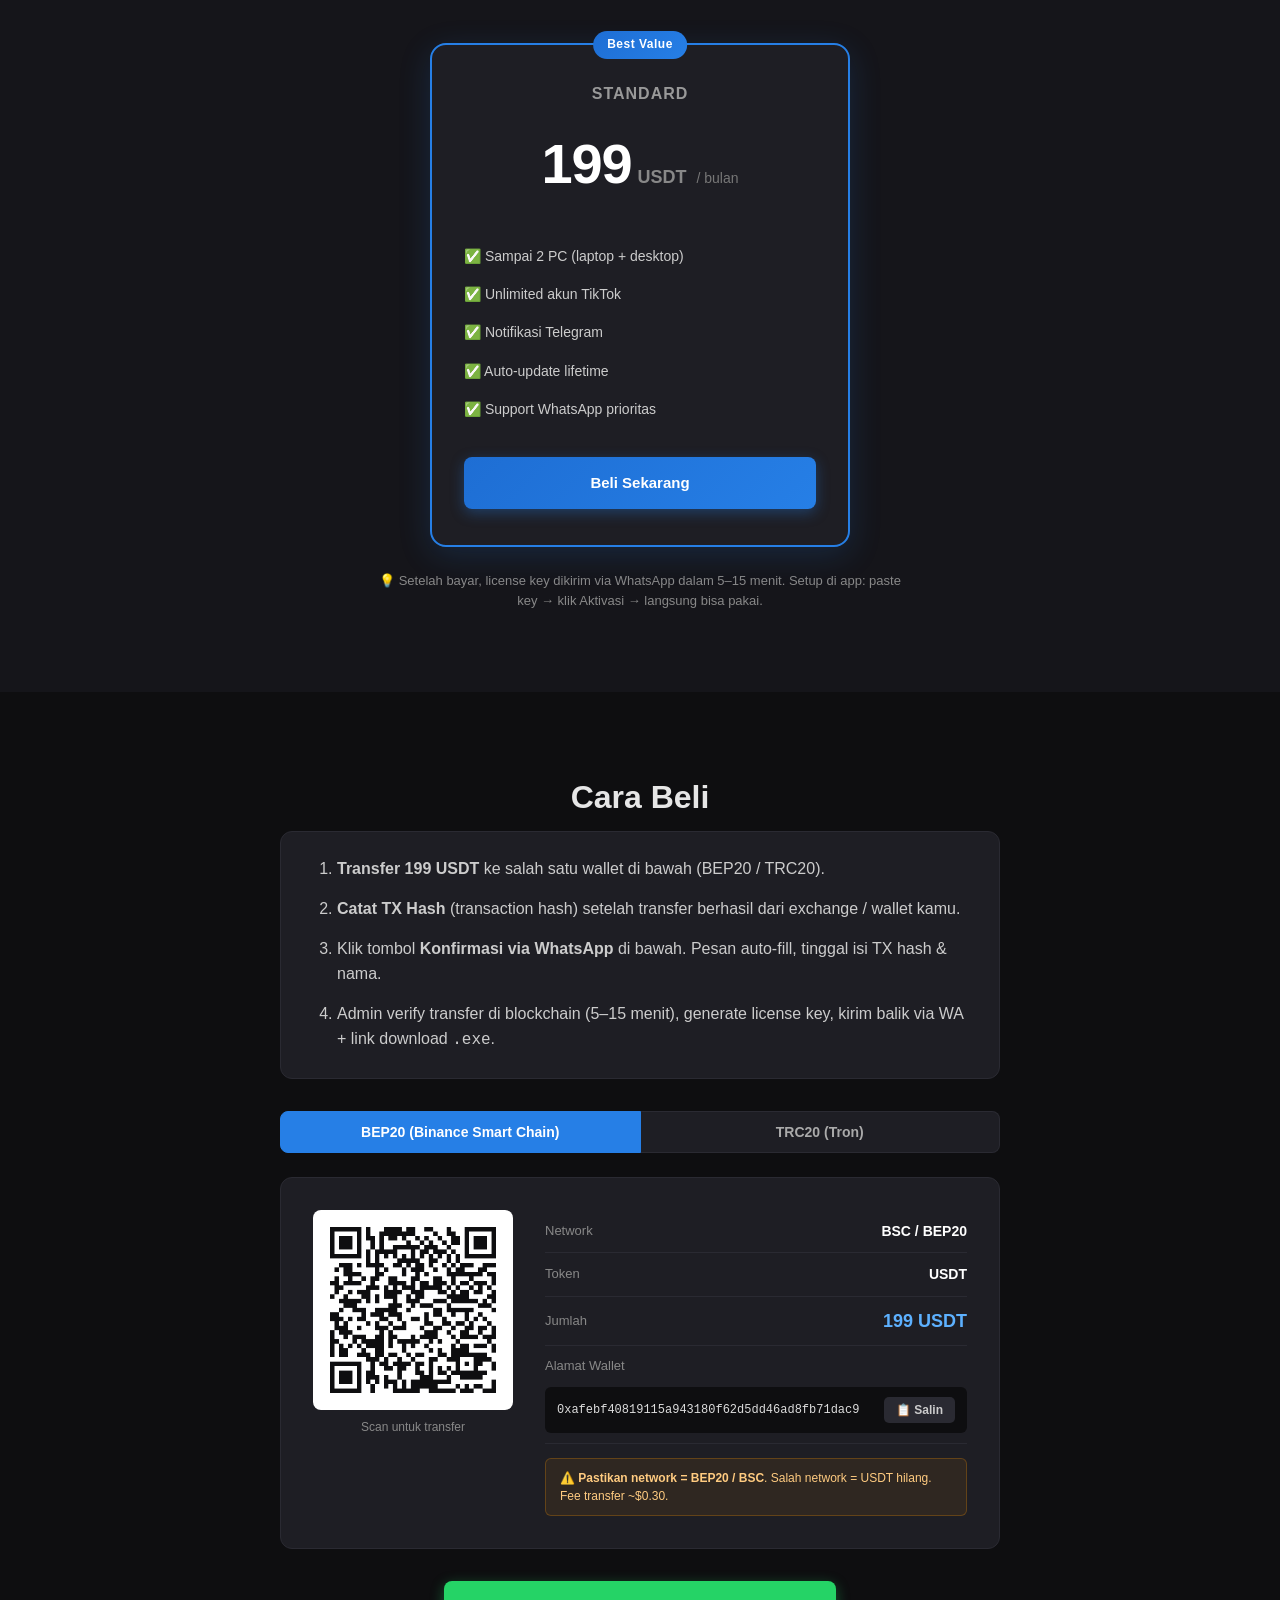
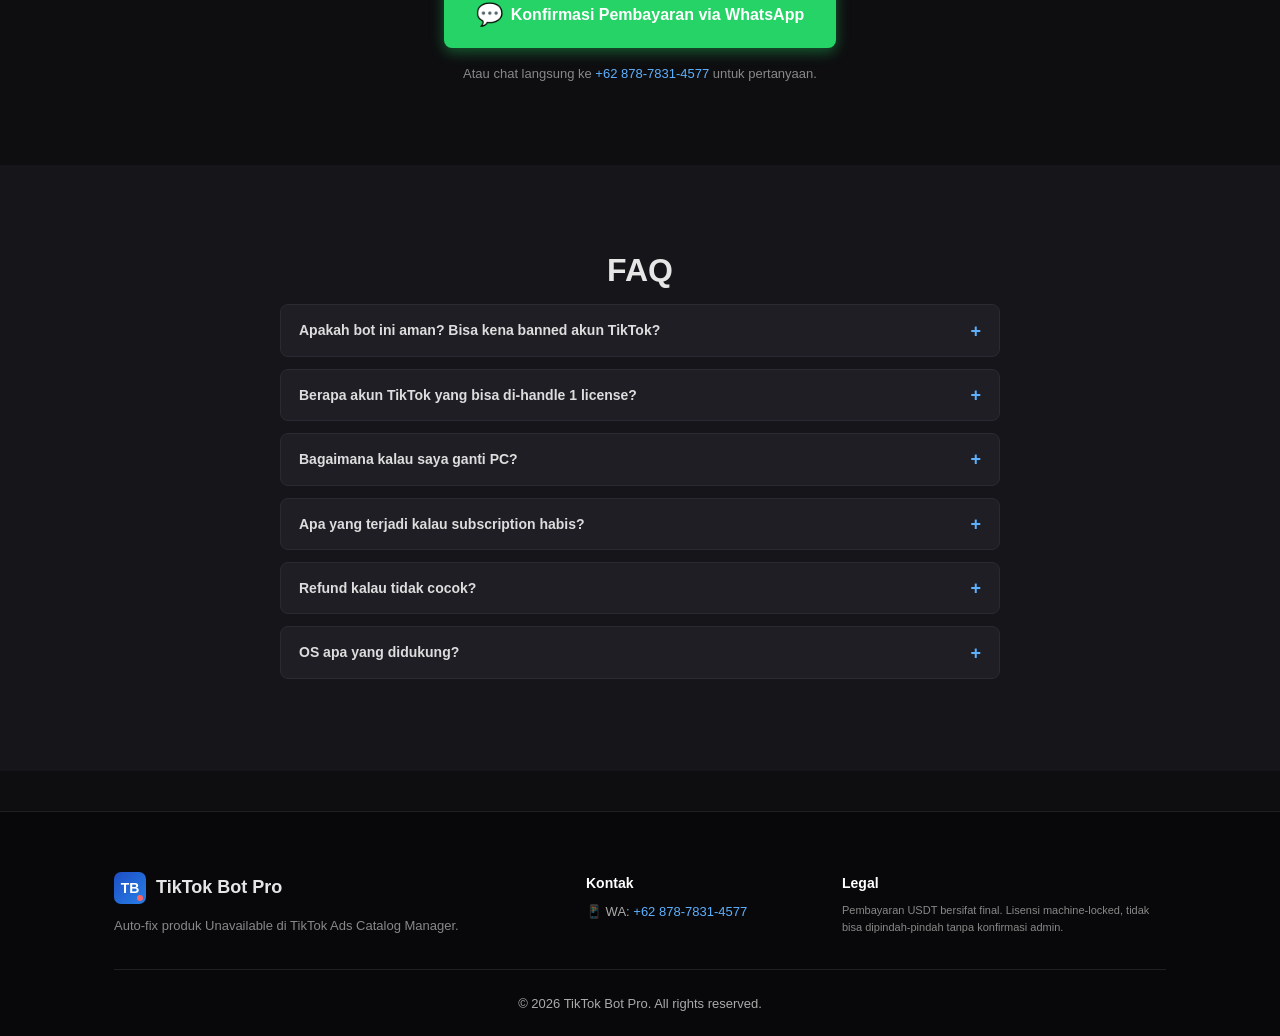
==== commit 110b26c5: "update: 1 PC -> max 2 PC license (multi-device)" ====
--- a/index.html
+++ b/index.html
@@ -73,7 +73,7 @@
       <div class="card">
         <div class="icon">🔒</div>
         <h3>License Machine-Locked</h3>
-        <p>1 license = 1 PC. Aman dari copy/share. Subscription bulanan dengan auto-renewal manual via WhatsApp.</p>
+        <p>1 license = max 2 PC. Cocok untuk laptop + desktop. Aman dari copy/share. Subscription bulanan dengan renewal manual via WhatsApp.</p>
       </div>
 
       <div class="card">
@@ -107,7 +107,7 @@
           <span class="period">/ bulan</span>
         </div>
         <ul class="features-list">
-          <li>✅ 1 PC (machine-locked)</li>
+          <li>✅ Sampai 2 PC (laptop + desktop)</li>
           <li>✅ Unlimited akun TikTok</li>
           <li>✅ Notifikasi Telegram</li>
           <li>✅ Auto-update lifetime</li>
@@ -245,7 +245,7 @@
 
       <details>
         <summary>Berapa akun TikTok yang bisa di-handle 1 license?</summary>
-        <p>Unlimited akun. License mengikat ke 1 PC. Di dalam app, kamu bisa add berapa pun akun TikTok Ads.</p>
+        <p>Unlimited akun TikTok. License bisa di-pakai sampai 2 PC (mis. laptop + desktop). Di dalam app, kamu bisa add berapa pun akun TikTok Ads.</p>
       </details>
 
       <details>
